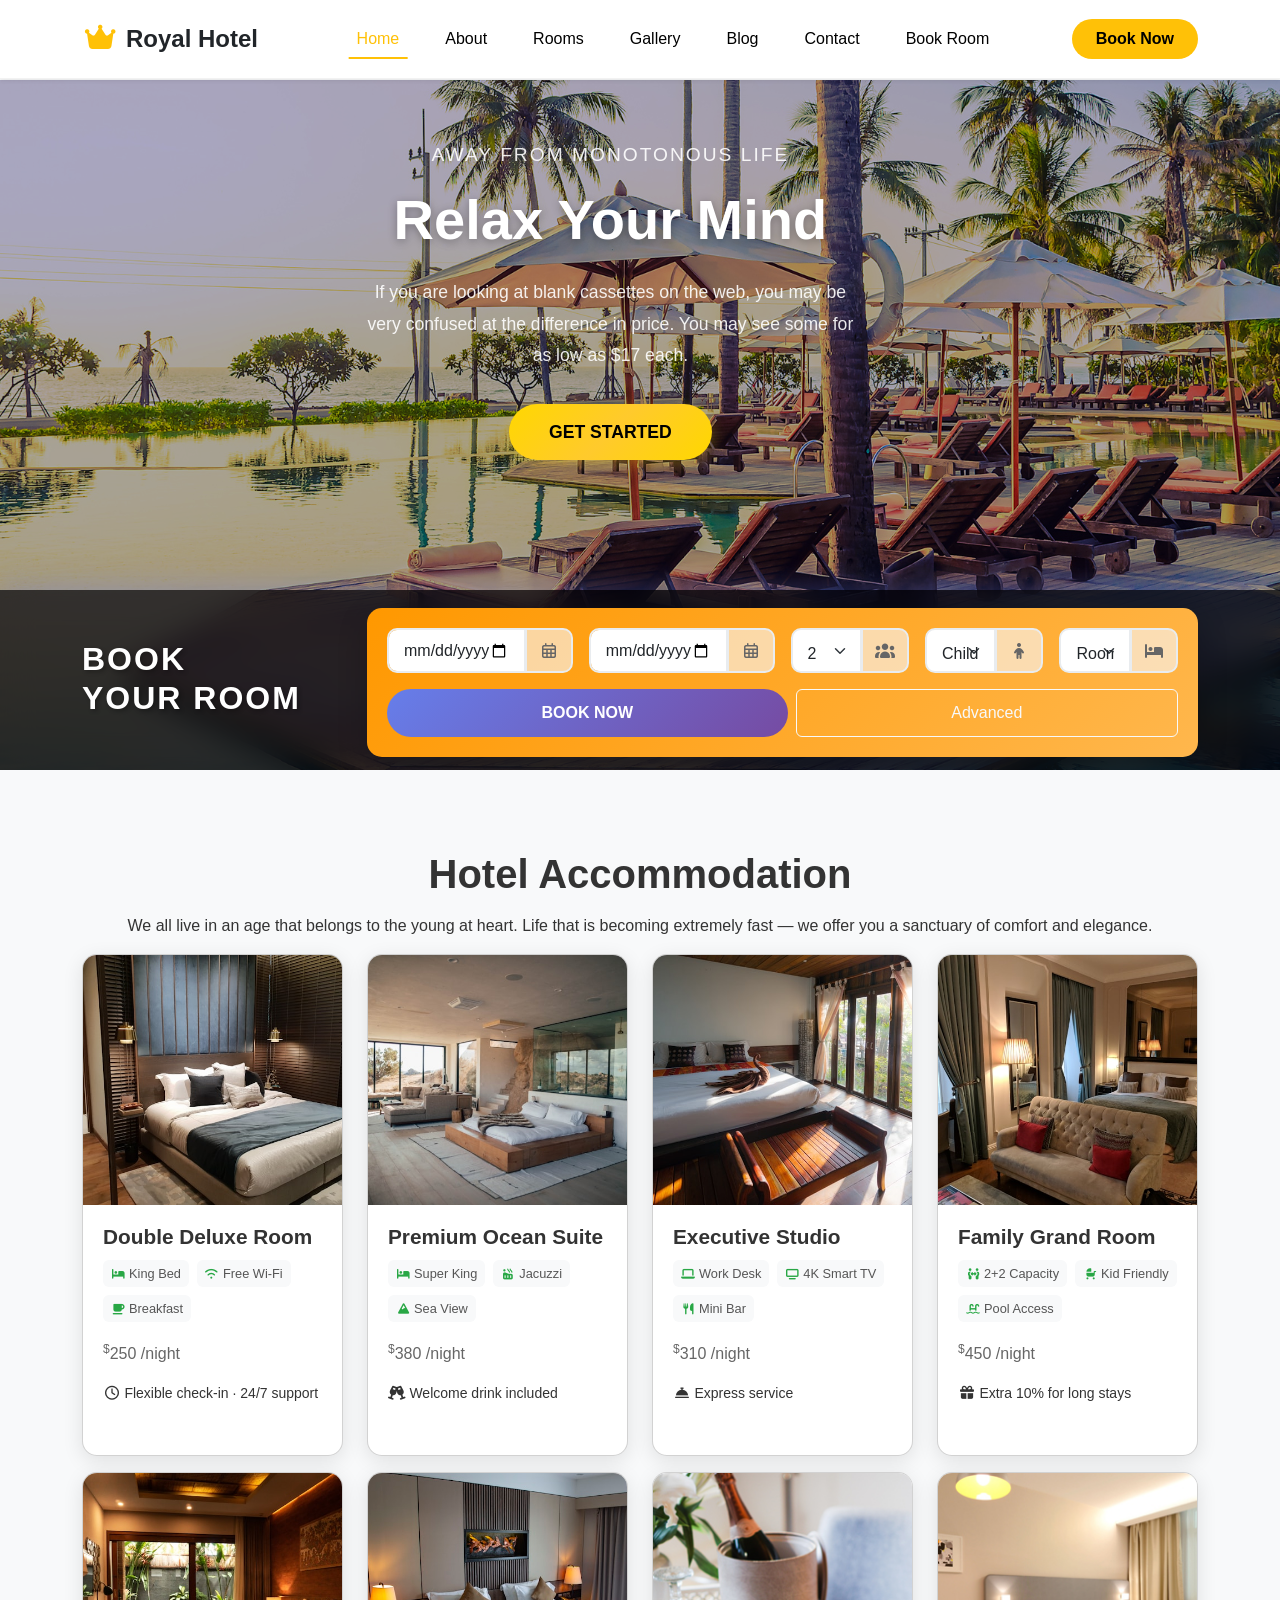
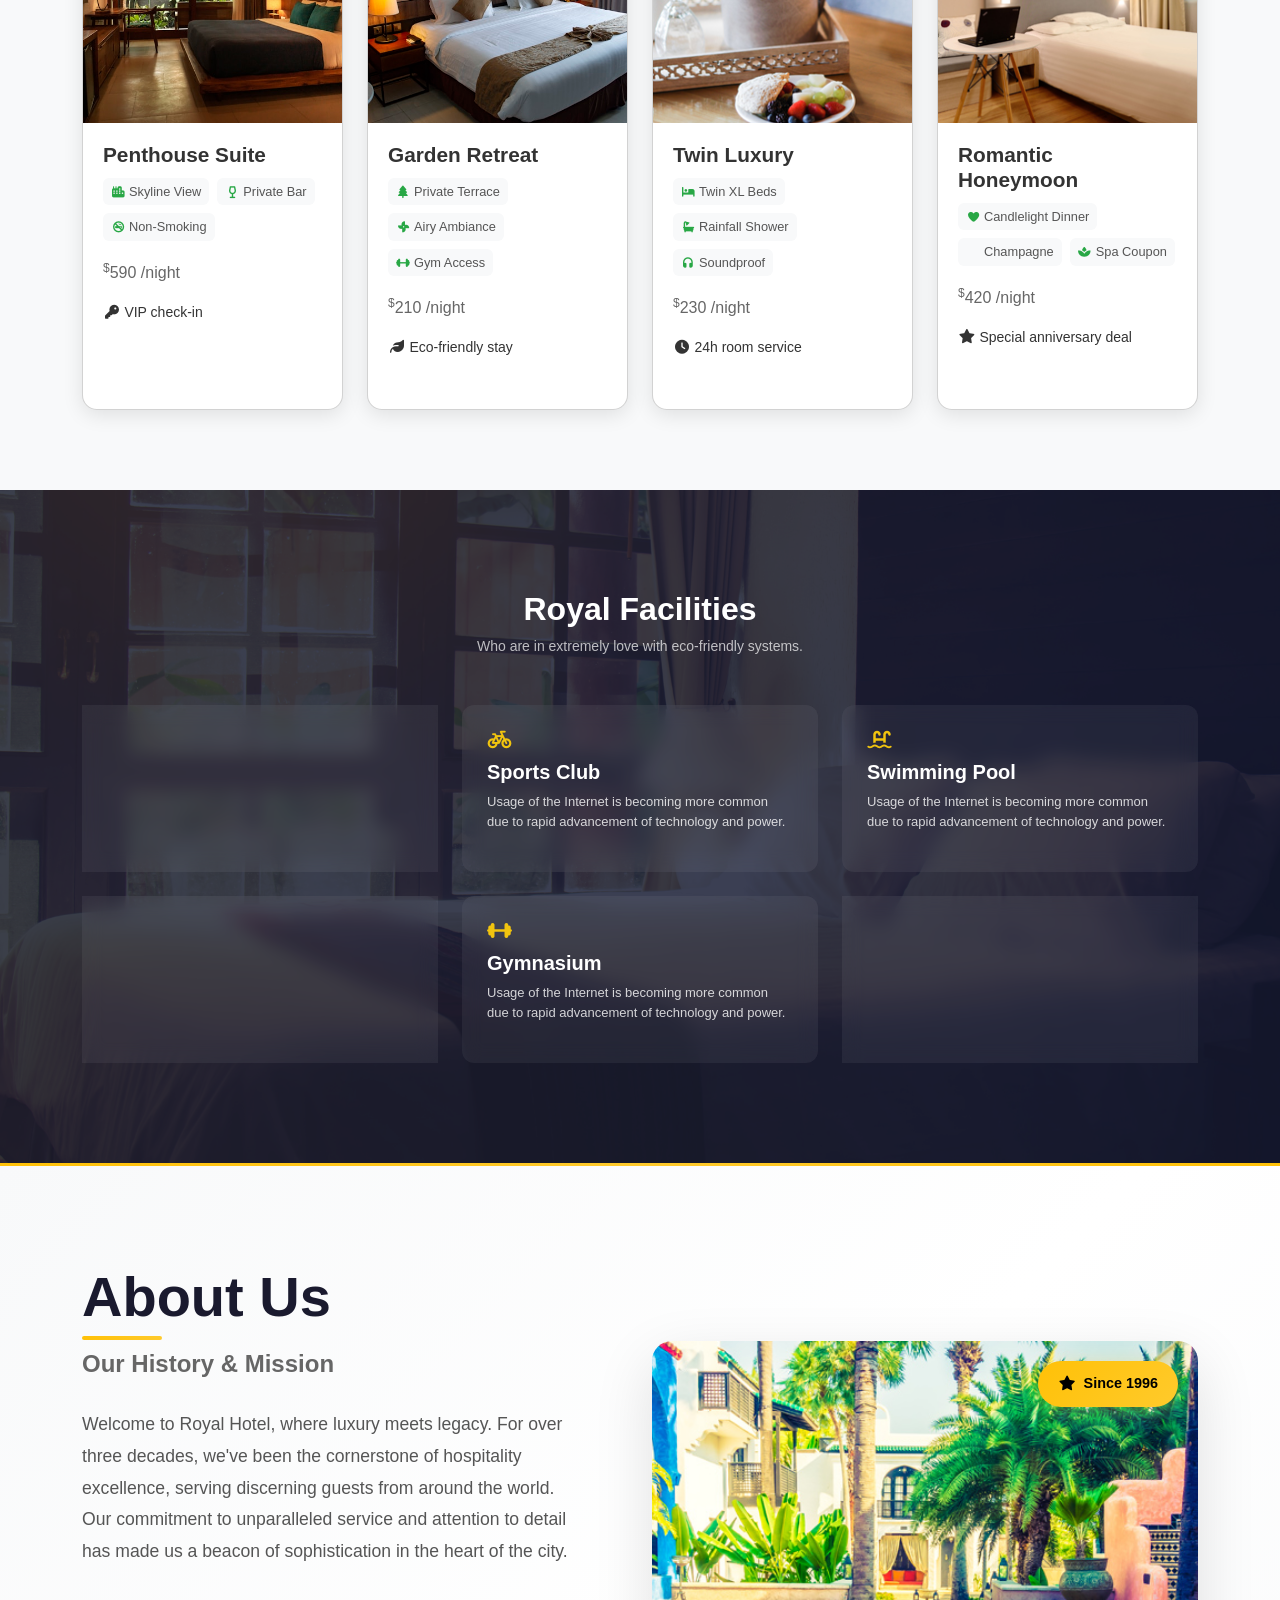
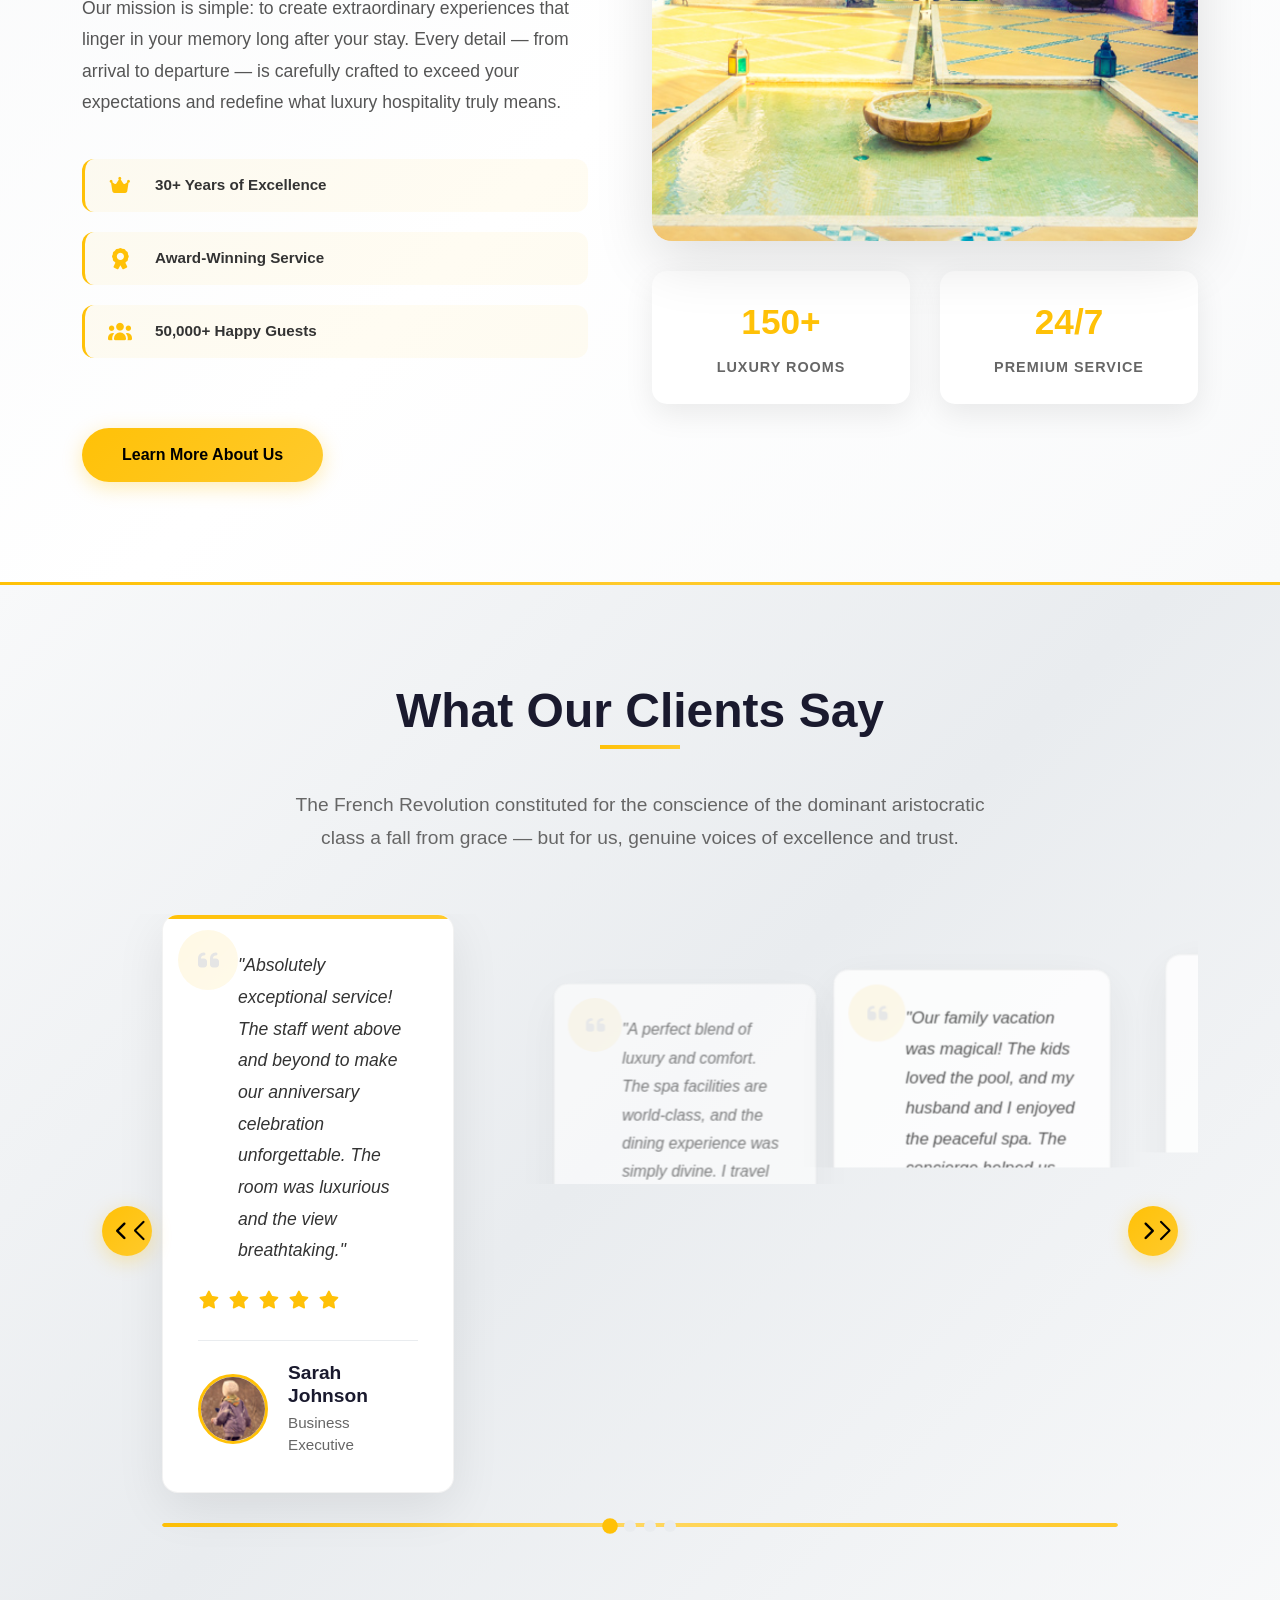
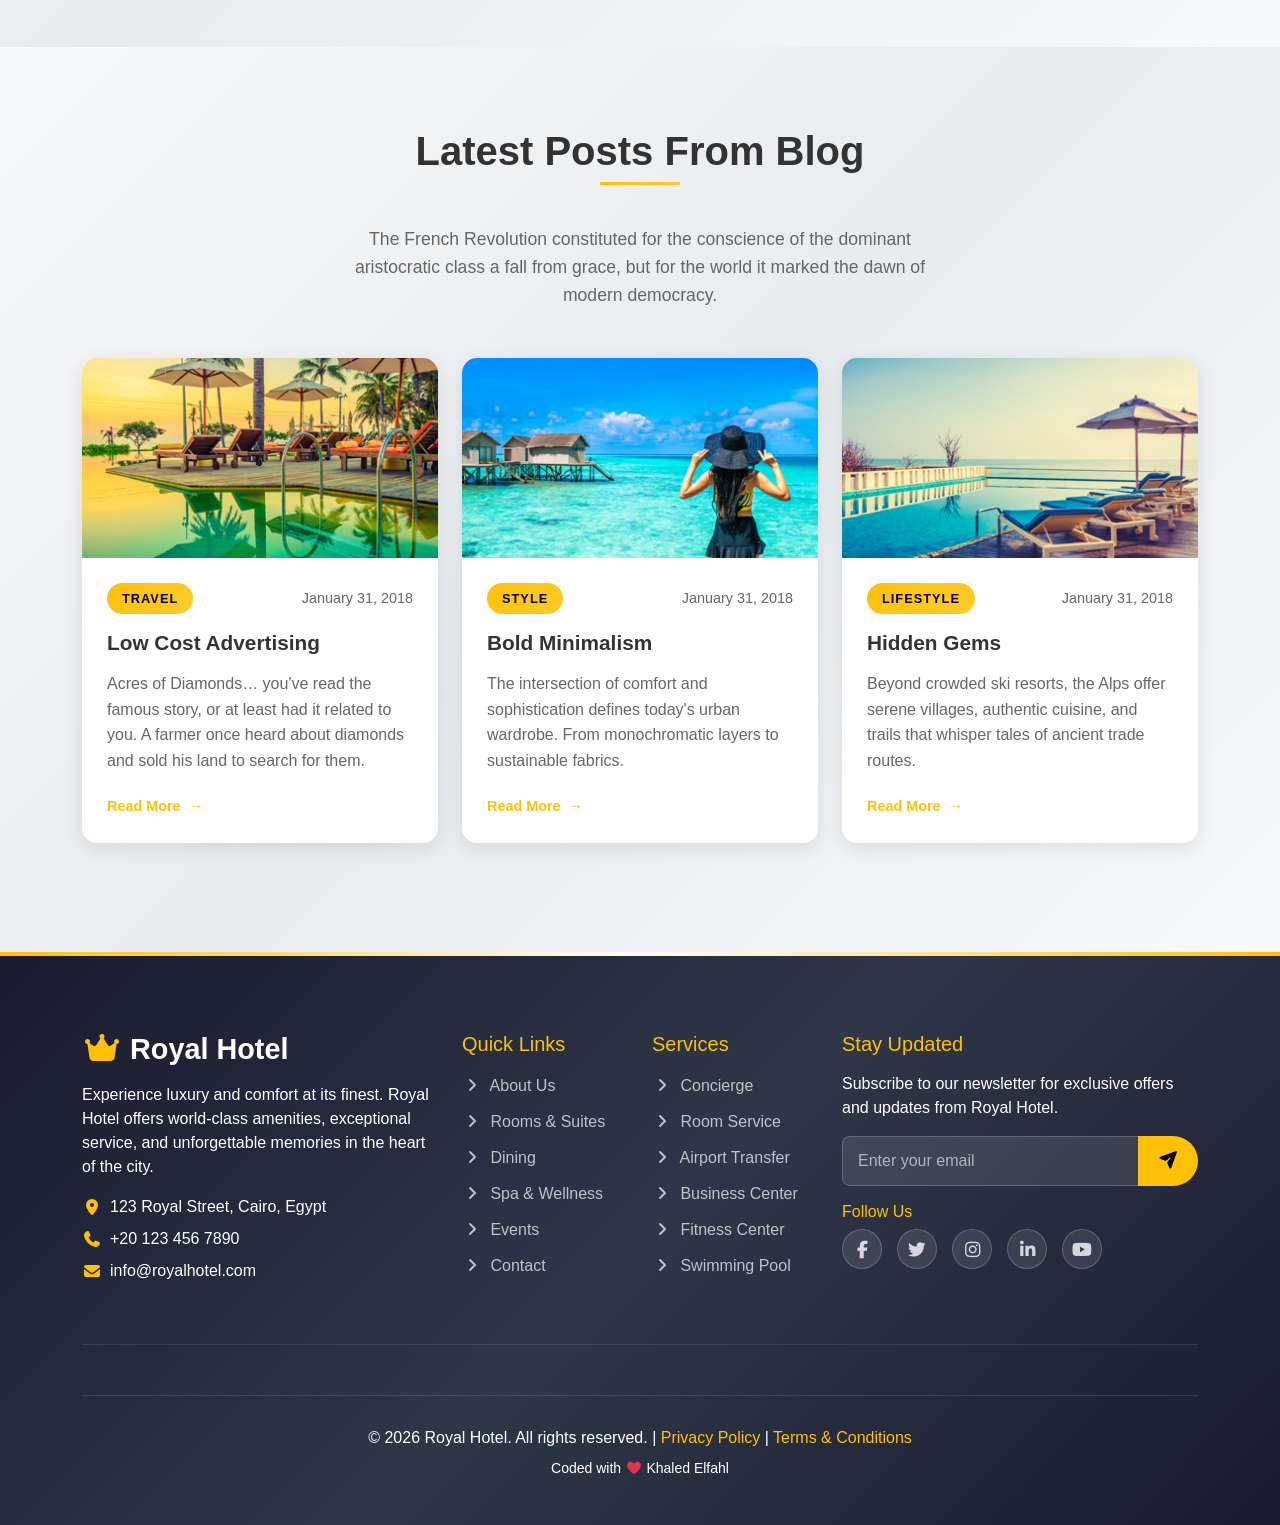
==== index.html @ 382269c2 "Initial commit: Royal Template upload" ====
<!DOCTYPE html>
<html lang="en">

<head>
    <meta charset="UTF-8">
    <meta name="viewport" content="width=device-width, initial-scale=1.0">
    <title>Royal Hotel</title>

    <!-- Font Awesome Icons -->
    <link rel="stylesheet" href="fontawesome-free-7.1.0-web/fontawesome-free-7.1.0-web/css/all.min.css">

    <!-- Bootstrap CSS -->
    <link rel="stylesheet" href="bootstrap-5.2.3-dist/bootstrap-5.2.3-dist/css/bootstrap.min.css">

    <!-- Swiper CSS -->
    <link rel="stylesheet" href="https://cdn.jsdelivr.net/npm/swiper@11/swiper-bundle.min.css">

    <!-- Custom Styles -->
    <link rel="stylesheet" href="css/style.css">
</head>

<body>

    <!-- =============================================
         HEADER — Hero + Navbar + Booking Bar
         ============================================= -->
    <header class="header-home">

        <!-- Navbar -->
        <nav class="navbar navbar-expand-lg bg-white shadow-sm">
            <div class="container">

                <!-- Brand Logo -->
                <a class="navbar-brand d-flex align-items-center" href="#">
                    <i class="fas fa-crown text-warning me-2"></i>
                    <span class="fw-bold fs-4 text-dark">Royal Hotel</span>
                </a>

                <!-- Mobile Toggle -->
                <button class="navbar-toggler border-0" type="button" data-bs-toggle="collapse"
                    data-bs-target="#navbarNav" aria-controls="navbarNav" aria-expanded="false"
                    aria-label="Toggle navigation">
                    <i class="fas fa-bars text-dark"></i>
                </button>

                <!-- Nav Links -->
                <div class="collapse navbar-collapse" id="navbarNav">
                    <ul class="navbar-nav mx-auto">
                        <li class="nav-item"><a class="nav-link active text-dark fw-medium" href="#">Home</a></li>
                        <li class="nav-item"><a class="nav-link text-dark fw-medium" href="#">About</a></li>
                        <li class="nav-item"><a class="nav-link text-dark fw-medium" href="#">Rooms</a></li>
                        <li class="nav-item"><a class="nav-link text-dark fw-medium" href="#">Gallery</a></li>
                        <li class="nav-item"><a class="nav-link text-dark fw-medium" href="#">Blog</a></li>
                        <li class="nav-item"><a class="nav-link text-dark fw-medium" href="contact.html">Contact</a>
                        </li>
                        <li class="nav-item"><a class="nav-link text-dark fw-medium" href="book.html">Book Room</a></li>
                    </ul>

                    <button class="btn btn-warning text-dark fw-bold rounded-pill px-4"
                        onclick="window.location.href='book.html'">
                        Book Now
                    </button>
                </div>

            </div>
        </nav>
        <!-- End Navbar -->

        <!-- Hero Content -->
        <div class="hero-content">
            <div class="container">
                <div class="row align-items-center">
                    <div class="col-lg-6">
                        <div class="hero-text">
                            <p class="sub-title">Away from monotonous life</p>
                            <h1 class="main-title">Relax Your Mind</h1>
                            <p class="description">
                                If you are looking at blank cassettes on the web, you may be very confused
                                at the difference in price. You may see some for as low as $17 each.
                            </p>
                            <a href="#" class="btn btn-yellow">GET STARTED</a>
                        </div>
                    </div>
                </div>
            </div>
        </div>
        <!-- End Hero Content -->

        <!-- Quick Booking Bar -->
        <div class="booking-area">
            <div class="container">
                <div class="row align-items-center">

                    <!-- Label -->
                    <div class="col-lg-3 col-md-4">
                        <div class="booking-title">
                            <h3>BOOK<br>YOUR ROOM</h3>
                        </div>
                    </div>

                    <!-- Form -->
                    <div class="col-lg-9 col-md-8">
                        <div class="booking-form">
                            <form class="row g-3" id="headerBookingForm">

                                <!-- Check-in -->
                                <div class="col-lg-3 col-md-6 col-12">
                                    <div class="input-group">
                                        <input type="date" class="form-control" required>
                                        <span class="input-group-text"><i class="far fa-calendar-alt"></i></span>
                                    </div>
                                </div>

                                <!-- Check-out -->
                                <div class="col-lg-3 col-md-6 col-12">
                                    <div class="input-group">
                                        <input type="date" class="form-control" required>
                                        <span class="input-group-text"><i class="far fa-calendar-alt"></i></span>
                                    </div>
                                </div>

                                <!-- Adults -->
                                <div class="col-lg-2 col-md-6 col-6">
                                    <div class="input-group">
                                        <select class="form-select" required>
                                            <option>Adults</option>
                                            <option>1</option>
                                            <option selected>2</option>
                                        </select>
                                        <span class="input-group-text"><i class="fas fa-users"></i></span>
                                    </div>
                                </div>

                                <!-- Children -->
                                <div class="col-lg-2 col-md-6 col-6">
                                    <div class="input-group">
                                        <select class="form-select">
                                            <option>Children</option>
                                            <option>0</option>
                                            <option>1</option>
                                        </select>
                                        <span class="input-group-text"><i class="fas fa-child"></i></span>
                                    </div>
                                </div>

                                <!-- Room -->
                                <div class="col-lg-2 col-md-6 col-12">
                                    <div class="input-group">
                                        <select class="form-select" required>
                                            <option>Room</option>
                                            <option>Standard</option>
                                            <option>Deluxe</option>
                                        </select>
                                        <span class="input-group-text"><i class="fas fa-bed"></i></span>
                                    </div>
                                </div>

                                <!-- Buttons -->
                                <div class="col-12 d-flex flex-column flex-md-row gap-2">
                                    <button class="btn btn-book-now w-100">BOOK NOW</button>
                                    <button class="btn btn-outline-light w-100">Advanced</button>
                                </div>

                            </form>
                        </div>
                    </div>

                </div>
            </div>
        </div>
        <!-- End Quick Booking Bar -->

    </header>
    <!-- END HEADER -->


    <!-- =============================================
         ROOMS — Hotel Accommodation Section
         ============================================= -->
    <div id="accommodation"></div>
    <section class="hotel-sec">

        <div class="text-center">
            <h3>Hotel Accommodation</h3>
            <p>
                We all live in an age that belongs to the young at heart. Life that is becoming extremely
                fast — we offer you a sanctuary of comfort and elegance.
            </p>
        </div>

        <div class="container">

            <!-- Row 1: Four Room Cards -->
            <div class="row">

                <!-- Double Deluxe Room -->
                <div class="col-lg-3 col-md-6 col-sm-12">
                    <div class="card">
                        <div class="img-card">
                            <img src="img/photo-1566665797739-1674de7a421a.jfif" alt="Double Deluxe Room">
                            <a href="#" aria-label="Book Now"><i class="fas fa-calendar-check"></i> Book Now</a>
                        </div>
                        <div class="card-body">
                            <h4 class="room-title">Double Deluxe Room</h4>
                            <div class="room-features">
                                <span><i class="fas fa-bed"></i> King Bed</span>
                                <span><i class="fas fa-wifi"></i> Free Wi-Fi</span>
                                <span><i class="fas fa-coffee"></i> Breakfast</span>
                            </div>
                            <p><sup>$</sup>250 <span>/night</span></p>
                            <small><i class="far fa-clock"></i> Flexible check-in · 24/7 support</small>
                        </div>
                    </div>
                </div>

                <!-- Premium Ocean Suite -->
                <div class="col-lg-3 col-md-6 col-sm-12">
                    <div class="card">
                        <div class="img-card">
                            <img src="img/photo-1578683010236-d716f9a3f461.jfif" alt="Premium Ocean Suite">
                            <a href="#" aria-label="Book Now"><i class="fas fa-calendar-check"></i> Book Now</a>
                        </div>
                        <div class="card-body">
                            <h4 class="room-title">Premium Ocean Suite</h4>
                            <div class="room-features">
                                <span><i class="fas fa-bed"></i> Super King</span>
                                <span><i class="fas fa-hot-tub"></i> Jacuzzi</span>
                                <span><i class="fas fa-mountain"></i> Sea View</span>
                            </div>
                            <p><sup>$</sup>380 <span>/night</span></p>
                            <small><i class="fas fa-champagne-glasses"></i> Welcome drink included</small>
                        </div>
                    </div>
                </div>

                <!-- Executive Studio -->
                <div class="col-lg-3 col-md-6 col-sm-12">
                    <div class="card">
                        <div class="img-card">
                            <img src="img/photo-1582719478250-c89cae4dc85b.jfif" alt="Executive Studio">
                            <a href="#" aria-label="Book Now"><i class="fas fa-calendar-check"></i> Book Now</a>
                        </div>
                        <div class="card-body">
                            <h4 class="room-title">Executive Studio</h4>
                            <div class="room-features">
                                <span><i class="fas fa-laptop"></i> Work Desk</span>
                                <span><i class="fas fa-tv"></i> 4K Smart TV</span>
                                <span><i class="fas fa-utensils"></i> Mini Bar</span>
                            </div>
                            <p><sup>$</sup>310 <span>/night</span></p>
                            <small><i class="fas fa-concierge-bell"></i> Express service</small>
                        </div>
                    </div>
                </div>

                <!-- Family Grand Room -->
                <div class="col-lg-3 col-md-6 col-sm-12">
                    <div class="card">
                        <div class="img-card">
                            <img src="img/photo-1590490360182-c33d57733427.jfif" alt="Family Grand Room">
                            <a href="#" aria-label="Book Now"><i class="fas fa-calendar-check"></i> Book Now</a>
                        </div>
                        <div class="card-body">
                            <h4 class="room-title">Family Grand Room</h4>
                            <div class="room-features">
                                <span><i class="fas fa-people-arrows"></i> 2+2 Capacity</span>
                                <span><i class="fas fa-baby-carriage"></i> Kid Friendly</span>
                                <span><i class="fas fa-swimming-pool"></i> Pool Access</span>
                            </div>
                            <p><sup>$</sup>450 <span>/night</span></p>
                            <small><i class="fas fa-gift"></i> Extra 10% for long stays</small>
                        </div>
                    </div>
                </div>

            </div><!-- End Row 1 -->

            <!-- Row 2: Four More Room Cards -->
            <div class="row mt-3">

                <!-- Penthouse Suite -->
                <div class="col-lg-3 col-md-6 col-sm-12">
                    <div class="card">
                        <div class="img-card">
                            <img src="img/photo-1611892440504-42a792e24d32.jfif" alt="Penthouse Suite">
                            <a href="#"><i class="fas fa-calendar-check"></i> Book Now</a>
                        </div>
                        <div class="card-body">
                            <h4 class="room-title">Penthouse Suite</h4>
                            <div class="room-features">
                                <span><i class="fas fa-city"></i> Skyline View</span>
                                <span><i class="fas fa-wine-glass-alt"></i> Private Bar</span>
                                <span><i class="fas fa-smoking-ban"></i> Non-Smoking</span>
                            </div>
                            <p><sup>$</sup>590 <span>/night</span></p>
                            <small><i class="fas fa-key"></i> VIP check-in</small>
                        </div>
                    </div>
                </div>

                <!-- Garden Retreat -->
                <div class="col-lg-3 col-md-6 col-sm-12">
                    <div class="card">
                        <div class="img-card">
                            <img src="img/photo-1618773928121-c32242e63f39%20(1).jfif" alt="Garden Retreat">
                            <a href="#"><i class="fas fa-calendar-check"></i> Book Now</a>
                        </div>
                        <div class="card-body">
                            <h4 class="room-title">Garden Retreat</h4>
                            <div class="room-features">
                                <span><i class="fas fa-tree"></i> Private Terrace</span>
                                <span><i class="fas fa-fan"></i> Airy Ambiance</span>
                                <span><i class="fas fa-dumbbell"></i> Gym Access</span>
                            </div>
                            <p><sup>$</sup>210 <span>/night</span></p>
                            <small><i class="fas fa-leaf"></i> Eco-friendly stay</small>
                        </div>
                    </div>
                </div>

                <!-- Twin Luxury -->
                <div class="col-lg-3 col-md-6 col-sm-12">
                    <div class="card">
                        <div class="img-card">
                            <img src="img/room3.jpg" alt="Twin Luxury Room">
                            <a href="#"><i class="fas fa-calendar-check"></i> Book Now</a>
                        </div>
                        <div class="card-body">
                            <h4 class="room-title">Twin Luxury</h4>
                            <div class="room-features">
                                <span><i class="fas fa-bed"></i> Twin XL Beds</span>
                                <span><i class="fas fa-bath"></i> Rainfall Shower</span>
                                <span><i class="fas fa-headphones"></i> Soundproof</span>
                            </div>
                            <p><sup>$</sup>230 <span>/night</span></p>
                            <small><i class="fas fa-clock"></i> 24h room service</small>
                        </div>
                    </div>
                </div>

                <!-- Romantic Honeymoon -->
                <div class="col-lg-3 col-md-6 col-sm-12">
                    <div class="card">
                        <div class="img-card">
                            <img src="img/room2.jpg" alt="Romantic Honeymoon Suite">
                            <a href="#"><i class="fas fa-calendar-check"></i> Book Now</a>
                        </div>
                        <div class="card-body">
                            <h4 class="room-title">Romantic Honeymoon</h4>
                            <div class="room-features">
                                <span><i class="fas fa-heart"></i> Candlelight Dinner</span>
                                <span><i class="fas fa-champagne"></i> Champagne</span>
                                <span><i class="fas fa-spa"></i> Spa Coupon</span>
                            </div>
                            <p><sup>$</sup>420 <span>/night</span></p>
                            <small><i class="fas fa-star"></i> Special anniversary deal</small>
                        </div>
                    </div>
                </div>

            </div><!-- End Row 2 -->

        </div>
    </section>
    <!-- END ROOMS -->


    <!-- =============================================
         FACILITIES — Royal Facilities Section
         ============================================= -->
    <section class="facilities-section">
        <div class="container text-center">

            <h2 class="title">Royal Facilities</h2>
            <p class="subtitle">Who are in extremely love with eco-friendly systems.</p>

            <div class="row g-4 mt-4">

                <div class="col-md-4">
                    <div class="facility-card">
                        <i class="fas fa-utensils"></i>
                        <h5>Restaurant</h5>
                        <p>Usage of the Internet is becoming more common due to rapid advancement of technology and
                            power.</p>
                    </div>
                </div>

                <div class="col-md-4">
                    <div class="facility-card">
                        <i class="fas fa-bicycle"></i>
                        <h5>Sports Club</h5>
                        <p>Usage of the Internet is becoming more common due to rapid advancement of technology and
                            power.</p>
                    </div>
                </div>

                <div class="col-md-4">
                    <div class="facility-card">
                        <i class="fas fa-swimming-pool"></i>
                        <h5>Swimming Pool</h5>
                        <p>Usage of the Internet is becoming more common due to rapid advancement of technology and
                            power.</p>
                    </div>
                </div>

                <div class="col-md-4">
                    <div class="facility-card">
                        <i class="fas fa-car"></i>
                        <h5>Rent a Car</h5>
                        <p>Usage of the Internet is becoming more common due to rapid advancement of technology and
                            power.</p>
                    </div>
                </div>

                <div class="col-md-4">
                    <div class="facility-card">
                        <i class="fas fa-dumbbell"></i>
                        <h5>Gymnasium</h5>
                        <p>Usage of the Internet is becoming more common due to rapid advancement of technology and
                            power.</p>
                    </div>
                </div>

                <div class="col-md-4">
                    <div class="facility-card">
                        <i class="fas fa-glass-martini-alt"></i>
                        <h5>Bar</h5>
                        <p>Usage of the Internet is becoming more common due to rapid advancement of technology and
                            power.</p>
                    </div>
                </div>

            </div>
        </div>
    </section>
    <!-- END FACILITIES -->


    <!-- =============================================
         ABOUT — About Us Section
         ============================================= -->
    <div id="about"></div>
    <section class="about-section">
        <div class="container">
            <div class="row align-items-center">

                <!-- Left: Text Content -->
                <div class="col-lg-6">
                    <div class="about-content">
                        <h2 class="about-title">About Us</h2>
                        <h3 class="about-subtitle">Our History &amp; Mission</h3>

                        <p class="about-description">
                            Welcome to Royal Hotel, where luxury meets legacy. For over three decades, we've been
                            the cornerstone of hospitality excellence, serving discerning guests from around the world.
                            Our commitment to unparalleled service and attention to detail has made us a beacon of
                            sophistication in the heart of the city.
                        </p>
                        <p class="about-description">
                            Our mission is simple: to create extraordinary experiences that linger in your memory
                            long after your stay. Every detail — from arrival to departure — is carefully crafted
                            to exceed your expectations and redefine what luxury hospitality truly means.
                        </p>

                        <div class="about-features">
                            <div class="feature-item">
                                <i class="fas fa-crown"></i>
                                <span>30+ Years of Excellence</span>
                            </div>
                            <div class="feature-item">
                                <i class="fas fa-award"></i>
                                <span>Award-Winning Service</span>
                            </div>
                            <div class="feature-item">
                                <i class="fas fa-users"></i>
                                <span>50,000+ Happy Guests</span>
                            </div>
                        </div>

                        <button class="btn btn-about">Learn More About Us</button>
                    </div>
                </div>

                <!-- Right: Image + Stats -->
                <div class="col-lg-6">
                    <div class="about-image-container">
                        <div class="about-image-wrapper">
                            <img src="img/about_bg.jpg" alt="Royal Hotel Exterior" class="about-main-image">
                            <div class="image-overlay"></div>
                            <div class="image-badge">
                                <i class="fas fa-star"></i>
                                <span>Since 1996</span>
                            </div>
                        </div>

                        <div class="about-stats">
                            <div class="stat-item">
                                <div class="stat-number">150+</div>
                                <div class="stat-label">Luxury Rooms</div>
                            </div>
                            <div class="stat-item">
                                <div class="stat-number">24/7</div>
                                <div class="stat-label">Premium Service</div>
                            </div>
                        </div>
                    </div>
                </div>

            </div>
        </div>
    </section>
    <!-- END ABOUT -->


    <!-- =============================================
         TESTIMONIALS — Swiper Slider
         ============================================= -->
    <section class="testimonial-sec">
        <div class="container">

            <div class="testimonial-header">
                <h2 class="testimonial-title">What Our Clients Say</h2>
                <p class="testimonial-subtitle">
                    The French Revolution constituted for the conscience of the dominant aristocratic class
                    a fall from grace — but for us, genuine voices of excellence and trust.
                </p>
            </div>

            <!-- Swiper Wrapper -->
            <div class="swiper testimonialSwiper">
                <div class="swiper-wrapper">

                    <!-- Testimonial 1 -->
                    <div class="swiper-slide">
                        <div class="testimonial-card">
                            <div class="testimonial-content">
                                <div class="testimonial-icon"><i class="fas fa-quote-left"></i></div>
                                <p class="testimonial-text">
                                    "Absolutely exceptional service! The staff went above and beyond to make our
                                    anniversary celebration unforgettable. The room was luxurious and the view
                                    breathtaking."
                                </p>
                                <div class="testimonial-rating">
                                    <i class="fas fa-star"></i><i class="fas fa-star"></i>
                                    <i class="fas fa-star"></i><i class="fas fa-star"></i><i class="fas fa-star"></i>
                                </div>
                            </div>
                            <div class="testimonial-author">
                                <img src="img/Image-01.jpg" alt="Sarah Johnson" class="author-avatar"
                                    onerror="this.src='img/download.jpg'">
                                <div class="author-details">
                                    <h4>Sarah Johnson</h4>
                                    <p>Business Executive</p>
                                </div>
                            </div>
                        </div>
                    </div>

                    <!-- Testimonial 2 -->
                    <div class="swiper-slide">
                        <div class="testimonial-card">
                            <div class="testimonial-content">
                                <div class="testimonial-icon"><i class="fas fa-quote-left"></i></div>
                                <p class="testimonial-text">
                                    "A perfect blend of luxury and comfort. The spa facilities are world-class,
                                    and the dining experience was simply divine. I travel frequently for business."
                                </p>
                                <div class="testimonial-rating">
                                    <i class="fas fa-star"></i><i class="fas fa-star"></i>
                                    <i class="fas fa-star"></i><i class="fas fa-star"></i><i class="fas fa-star"></i>
                                </div>
                            </div>
                            <div class="testimonial-author">
                                <img src="img/Image-02.jpg" alt="Michael Chen" class="author-avatar"
                                    onerror="this.src='img/download.jpg'">
                                <div class="author-details">
                                    <h4>Michael Chen</h4>
                                    <p>Tech Entrepreneur</p>
                                </div>
                            </div>
                        </div>
                    </div>

                    <!-- Testimonial 3 -->
                    <div class="swiper-slide">
                        <div class="testimonial-card">
                            <div class="testimonial-content">
                                <div class="testimonial-icon"><i class="fas fa-quote-left"></i></div>
                                <p class="testimonial-text">
                                    "Our family vacation was magical! The kids loved the pool, and my husband
                                    and I enjoyed the peaceful spa. The concierge helped us plan amazing day trips."
                                </p>
                                <div class="testimonial-rating">
                                    <i class="fas fa-star"></i><i class="fas fa-star"></i>
                                    <i class="fas fa-star"></i><i class="fas fa-star"></i><i class="fas fa-star"></i>
                                </div>
                            </div>
                            <div class="testimonial-author">
                                <img src="img/Image-03.jpg" alt="Emily Rodriguez" class="author-avatar"
                                    onerror="this.src='img/download.jpg'">
                                <div class="author-details">
                                    <h4>Emily Rodriguez</h4>
                                    <p>Marketing Director</p>
                                </div>
                            </div>
                        </div>
                    </div>

                    <!-- Testimonial 4 -->
                    <div class="swiper-slide">
                        <div class="testimonial-card">
                            <div class="testimonial-content">
                                <div class="testimonial-icon"><i class="fas fa-quote-left"></i></div>
                                <p class="testimonial-text">
                                    "Impeccable service and stunning architecture. The attention to detail in
                                    every aspect of our stay was remarkable. From the moment we arrived, we felt like
                                    royalty."
                                </p>
                                <div class="testimonial-rating">
                                    <i class="fas fa-star"></i><i class="fas fa-star"></i>
                                    <i class="fas fa-star"></i><i class="fas fa-star"></i><i class="fas fa-star"></i>
                                </div>
                            </div>
                            <div class="testimonial-author">
                                <img src="img/Image-04.jpg" alt="David Williams" class="author-avatar"
                                    onerror="this.src='img/download.jpg'">
                                <div class="author-details">
                                    <h4>David Williams</h4>
                                    <p>Architect</p>
                                </div>
                            </div>
                        </div>
                    </div>

                </div><!-- End .swiper-wrapper -->

                <!-- Swiper Navigation Arrows -->
                <div class="swiper-button-next testimonial-nav-next">
                    <i class="fas fa-chevron-right"></i>
                </div>
                <div class="swiper-button-prev testimonial-nav-prev">
                    <i class="fas fa-chevron-left"></i>
                </div>

                <!-- Swiper Pagination Dots -->
                <div class="swiper-pagination testimonial-pagination"></div>

                <!-- Autoplay Progress Bar -->
                <div class="testimonial-progress">
                    <div class="progress-bar" id="progressBar"></div>
                </div>

            </div><!-- End .testimonialSwiper -->

        </div>
    </section>
    <!-- END TESTIMONIALS -->


    <!-- =============================================
         BLOG — Latest Posts Section
         ============================================= -->
    <section class="latest-post">
        <div class="container">

            <div class="section-header text-center mb-5">
                <h3>Latest Posts From Blog</h3>
                <p>
                    The French Revolution constituted for the conscience of the dominant aristocratic
                    class a fall from grace, but for the world it marked the dawn of modern democracy.
                </p>
            </div>

            <div class="row">

                <!-- Post 1 -->
                <div class="col-md-4">
                    <div class="post-item">
                        <div class="post-image">
                            <img src="img/blog-1.jpg" alt="Low Cost Advertising Blog Post">
                        </div>
                        <div class="post-content">
                            <div class="post-meta">
                                <span class="post-category">Travel</span>
                                <span class="post-date">January 31, 2018</span>
                            </div>
                            <h4 class="post-title">Low Cost Advertising</h4>
                            <p class="post-excerpt">
                                Acres of Diamonds… you've read the famous story, or at least had it related to you.
                                A farmer once heard about diamonds and sold his land to search for them.
                            </p>
                            <a href="#" class="read-more">Read More</a>
                        </div>
                    </div>
                </div>

                <!-- Post 2 -->
                <div class="col-md-4">
                    <div class="post-item">
                        <div class="post-image">
                            <img src="img/blog-2.jpg" alt="Bold Minimalism Blog Post">
                        </div>
                        <div class="post-content">
                            <div class="post-meta">
                                <span class="post-category">Style</span>
                                <span class="post-date">January 31, 2018</span>
                            </div>
                            <h4 class="post-title">Bold Minimalism</h4>
                            <p class="post-excerpt">
                                The intersection of comfort and sophistication defines today's urban wardrobe.
                                From monochromatic layers to sustainable fabrics.
                            </p>
                            <a href="#" class="read-more">Read More</a>
                        </div>
                    </div>
                </div>

                <!-- Post 3 -->
                <div class="col-md-4">
                    <div class="post-item">
                        <div class="post-image">
                            <img src="img/blog-3.jpg" alt="Hidden Gems Blog Post">
                        </div>
                        <div class="post-content">
                            <div class="post-meta">
                                <span class="post-category">Lifestyle</span>
                                <span class="post-date">January 31, 2018</span>
                            </div>
                            <h4 class="post-title">Hidden Gems</h4>
                            <p class="post-excerpt">
                                Beyond crowded ski resorts, the Alps offer serene villages, authentic cuisine,
                                and trails that whisper tales of ancient trade routes.
                            </p>
                            <a href="#" class="read-more">Read More</a>
                        </div>
                    </div>
                </div>

            </div>
        </div>
    </section>
    <!-- END BLOG -->


    <!-- =============================================
         FOOTER
         ============================================= -->
    <footer class="sec-footer">
        <div class="container">
            <div class="row">

                <!-- Column 1: About & Contact Info -->
                <div class="col-lg-4 col-md-6 mb-4">
                    <div class="footer-about">
                        <div class="footer-logo d-flex align-items-center mb-3">
                            <i class="fas fa-crown text-warning me-2"></i>
                            <h4 class="text-white mb-0">Royal Hotel</h4>
                        </div>
                        <p class="text-light-50">
                            Experience luxury and comfort at its finest. Royal Hotel offers world-class amenities,
                            exceptional service, and unforgettable memories in the heart of the city.
                        </p>
                        <div class="footer-contact mt-3">
                            <div class="contact-item d-flex align-items-center mb-2">
                                <i class="fas fa-map-marker-alt text-warning me-2"></i>
                                <span class="text-light-50">123 Royal Street, Cairo, Egypt</span>
                            </div>
                            <div class="contact-item d-flex align-items-center mb-2">
                                <i class="fas fa-phone text-warning me-2"></i>
                                <span class="text-light-50">+20 123 456 7890</span>
                            </div>
                            <div class="contact-item d-flex align-items-center">
                                <i class="fas fa-envelope text-warning me-2"></i>
                                <span class="text-light-50">info@royalhotel.com</span>
                            </div>
                        </div>
                    </div>
                </div>

                <!-- Column 2: Quick Links -->
                <div class="col-lg-2 col-md-6 mb-4">
                    <h5 class="text-warning mb-3">Quick Links</h5>
                    <ul class="footer-links list-unstyled">
                        <li class="mb-2"><a href="#" class="text-light-50 text-decoration-none"><i
                                    class="fas fa-angle-right me-1"></i> About Us</a></li>
                        <li class="mb-2"><a href="#" class="text-light-50 text-decoration-none"><i
                                    class="fas fa-angle-right me-1"></i> Rooms &amp; Suites</a></li>
                        <li class="mb-2"><a href="#" class="text-light-50 text-decoration-none"><i
                                    class="fas fa-angle-right me-1"></i> Dining</a></li>
                        <li class="mb-2"><a href="#" class="text-light-50 text-decoration-none"><i
                                    class="fas fa-angle-right me-1"></i> Spa &amp; Wellness</a></li>
                        <li class="mb-2"><a href="#" class="text-light-50 text-decoration-none"><i
                                    class="fas fa-angle-right me-1"></i> Events</a></li>
                        <li> <a href="contact.html" class="text-light-50 text-decoration-none"><i
                                    class="fas fa-angle-right me-1"></i> Contact</a></li>
                    </ul>
                </div>

                <!-- Column 3: Services -->
                <div class="col-lg-2 col-md-6 mb-4">
                    <h5 class="text-warning mb-3">Services</h5>
                    <ul class="footer-links list-unstyled">
                        <li class="mb-2"><a href="#" class="text-light-50 text-decoration-none"><i
                                    class="fas fa-angle-right me-1"></i> Concierge</a></li>
                        <li class="mb-2"><a href="#" class="text-light-50 text-decoration-none"><i
                                    class="fas fa-angle-right me-1"></i> Room Service</a></li>
                        <li class="mb-2"><a href="#" class="text-light-50 text-decoration-none"><i
                                    class="fas fa-angle-right me-1"></i> Airport Transfer</a></li>
                        <li class="mb-2"><a href="#" class="text-light-50 text-decoration-none"><i
                                    class="fas fa-angle-right me-1"></i> Business Center</a></li>
                        <li class="mb-2"><a href="#" class="text-light-50 text-decoration-none"><i
                                    class="fas fa-angle-right me-1"></i> Fitness Center</a></li>
                        <li> <a href="#" class="text-light-50 text-decoration-none"><i
                                    class="fas fa-angle-right me-1"></i> Swimming Pool</a></li>
                    </ul>
                </div>

                <!-- Column 4: Newsletter & Social -->
                <div class="col-lg-4 col-md-6 mb-4">
                    <h5 class="text-warning mb-3">Stay Updated</h5>
                    <p class="text-light-50 mb-3">
                        Subscribe to our newsletter for exclusive offers and updates from Royal Hotel.
                    </p>
                    <form class="newsletter-form">
                        <div class="input-group mb-3">
                            <input type="email" class="form-control" placeholder="Enter your email" required>
                            <button class="btn btn-warning" type="submit">
                                <i class="fas fa-paper-plane"></i>
                            </button>
                        </div>
                    </form>

                    <div class="social-links mt-3">
                        <h6 class="text-warning mb-2">Follow Us</h6>
                        <div class="social-icons">
                            <a href="#" class="social-icon" aria-label="Facebook"><i class="fab fa-facebook-f"></i></a>
                            <a href="#" class="social-icon" aria-label="Twitter"><i class="fab fa-twitter"></i></a>
                            <a href="#" class="social-icon" aria-label="Instagram"><i class="fab fa-instagram"></i></a>
                            <a href="#" class="social-icon" aria-label="LinkedIn"><i class="fab fa-linkedin-in"></i></a>
                            <a href="#" class="social-icon" aria-label="YouTube"><i class="fab fa-youtube"></i></a>
                        </div>
                    </div>
                </div>

            </div><!-- End .row -->

            <hr class="border-secondary my-4">

            <!-- Copyright -->
            <div class="copyright text-center">
                <p class="text-light-50 mb-2">
                    &copy; 2026 Royal Hotel. All rights reserved. |
                    <a href="#" class="text-warning text-decoration-none">Privacy Policy</a> |
                    <a href="#" class="text-warning text-decoration-none">Terms &amp; Conditions</a>
                </p>
                <p class="text-light-50 small">
                    Coded with <i class="fas fa-heart text-danger"></i> Khaled Elfahl
                </p>
            </div>

        </div>
    </footer>
    <!-- END FOOTER -->


    <!-- =============================================
         SCRIPTS — Load order matters
         ============================================= -->

    <!-- Bootstrap JS (includes Popper) -->
    <script src="bootstrap-5.2.3-dist/bootstrap-5.2.3-dist/js/bootstrap.bundle.min.js"></script>

    <!-- Swiper JS -->
    <script src="https://cdn.jsdelivr.net/npm/swiper@11/swiper-bundle.min.js"></script>

    <!-- Custom Scripts -->
    <script src="js/main.js"></script>
    <script src="js/swiper-fix.js"></script>
    <script src="js/booking.js"></script>

</body>

</html>
---- css/style.css ----
/* ==========================================================================
   style.css — Royal Hotel
   Author : Khaled Elfahl
   Structure:
     1.  CSS Variables & Reset
     2.  Typography Helpers
     3.  Navbar
     4.  Header / Hero
     5.  Quick Booking Bar
     6.  Rooms (Hotel Accommodation)
     7.  Facilities Section
     8.  About Section
     9.  Testimonials (Swiper)
    10.  Blog (Latest Posts)
    11.  Footer
    12.  Booking Page — Hero
    13.  Booking Page — Form & Steps
    14.  Booking Page — Room Cards
    15.  Booking Page — Payment
    16.  Booking Page — Summary Sidebar
    17.  Booking Page — Confirmation
    18.  Shared Animations
    19.  Responsive — 1024px
    20.  Responsive — 768px
    21.  Responsive — 576px
    22.  Responsive — 480px
   ========================================================================== */


/* ==========================================================================
   1. CSS Variables & Reset
   ========================================================================== */

:root {
    --color-gold: #ffc107;
    --color-gold-light: #ffca2c;
    --color-dark: #1a1a2e;
    --color-body: #f8f9fa;
    --color-text: #333333;
    --color-muted: #666666;
    --color-border: #e9ecef;
    --color-success: #28a745;
    --color-danger: #dc3545;
    --color-white: #ffffff;

    --shadow-sm: 0 2px 10px rgba(0, 0, 0, .10);
    --shadow-md: 0 10px 30px rgba(0, 0, 0, .10);
    --shadow-lg: 0 20px 60px rgba(0, 0, 0, .12);

    --radius-sm: 8px;
    --radius-md: 12px;
    --radius-lg: 15px;
    --radius-xl: 20px;
    --radius-pill: 50px;

    --transition: all 0.3s ease;

    --font-main: 'Poppins', sans-serif;
}

*,
*::before,
*::after {
    margin: 0;
    padding: 0;
    box-sizing: border-box;
}

body {
    font-family: var(--font-main);
    background-color: var(--color-body);
    color: var(--color-text);
    padding-top: 80px;
    /* offset for fixed navbar */
}


/* ==========================================================================
   2. Typography Helpers
   ========================================================================== */

.section-title {
    font-size: 2rem;
    font-weight: 600;
    color: var(--color-text);
    position: relative;
    padding-bottom: 15px;
    margin-bottom: 30px;
}

.section-title::after {
    content: '';
    position: absolute;
    bottom: 0;
    left: 0;
    width: 60px;
    height: 3px;
    background: var(--color-gold);
}


/* ==========================================================================
   3. Navbar
   ========================================================================== */

.navbar {
    background: var(--color-white) !important;
    box-shadow: var(--shadow-sm);
    padding: 1rem 0;
    position: fixed;
    top: 0;
    left: 0;
    right: 0;
    z-index: 1000;
    transition: all 0.3s ease;
    border-bottom: 1px solid rgba(0, 0, 0, .05);
}

.navbar.scrolled {
    padding: 0.75rem 0;
    box-shadow: 0 4px 20px rgba(0, 0, 0, 0.1);
}

.navbar-brand {
    font-size: 1.5rem;
    font-weight: 700;
    color: #000 !important;
    font-family: var(--font-main);
    display: flex;
    align-items: center;
    transition: all 0.3s ease;
}

.navbar-brand:hover {
    transform: scale(1.05);
}

.navbar-brand i {
    font-size: 1.8rem;
    color: var(--color-gold);
    margin-right: 8px;
}

.navbar-nav .nav-link {
    color: #000 !important;
    font-weight: 500;
    margin: 0 15px;
    padding: 8px 0;
    position: relative;
    transition: var(--transition);
}

.navbar-nav .nav-link::after {
    content: '';
    position: absolute;
    bottom: 0;
    left: 50%;
    width: 0;
    height: 2px;
    background: var(--color-gold);
    transition: all 0.3s ease;
    transform: translateX(-50%);
}

.navbar-nav .nav-link:hover::after,
.navbar-nav .nav-link.active::after {
    width: 100%;
}

.navbar-nav .nav-link:hover,
.navbar-nav .nav-link.active {
    color: var(--color-gold) !important;
}

.navbar-toggler {
    border: none;
    color: #000;
    padding: 0.25rem 0.5rem;
    font-size: 1.2rem;
    transition: all 0.3s ease;
    border-radius: 8px;
}

.navbar-toggler:hover {
    background: rgba(255, 193, 7, .10);
    transform: scale(1.1);
}

.navbar-toggler:focus {
    box-shadow: 0 0 0 0.25rem rgba(255, 193, 7, 0.25);
}

/* Mobile menu improvements */
@media (max-width: 991px) {
    .navbar-collapse {
        transition: all 0.3s ease;
    }

    .navbar-nav {
        background: white;
        padding: 20px;
        border-radius: 15px;
        box-shadow: 0 10px 30px rgba(0, 0, 0, 0.1);
        margin-top: 15px;
        border: 1px solid rgba(0, 0, 0, 0.05);
    }

    .navbar-nav .nav-link {
        margin: 10px 0;
        padding: 12px 20px;
        border-radius: 10px;
        transition: all 0.3s ease;
        border: 1px solid transparent;
    }

    .navbar-nav .nav-link:hover {
        background: rgba(255, 193, 7, 0.1);
        transform: translateX(8px);
        border-color: rgba(255, 193, 7, 0.2);
    }

    .navbar-nav .nav-link.active {
        background: var(--color-gold);
        color: white !important;
        transform: translateX(5px);
    }
}

/* "Book Now" pill button in nav */
.btn-warning {
    background: var(--color-gold) !important;
    border: none;
    color: #000 !important;
    font-weight: 600;
    padding: 0.5rem 1.5rem;
    border-radius: var(--radius-pill);
}


/* ==========================================================================
   4. Header / Hero
   ========================================================================== */

.header-home {
    background:
        url(../img/banner_bg.jpg) no-repeat center center / cover,
        rgba(114, 114, 190, .61);
    background-blend-mode: multiply;
    background-attachment: fixed;
    height: 690px;
    padding: 80px 0 0;
    position: relative;
    overflow: hidden;
}

.hero-content {
    color: var(--color-white);
    width: 100%;
    max-width: 1200px;
    margin: 50px auto;
    padding: 80px;

    position: absolute;
    top: 10%;
    left: 68%;
    transform: translate(-50%, -50%);
    height: 40%;
    text-align: center;
}

.hero-text {
    text-align: center;
    margin-bottom: 2rem;
}

.sub-title {
    font-size: 1.2rem;
    font-weight: 300;
    letter-spacing: 2px;
    text-transform: uppercase;
    margin-bottom: 1rem;
    opacity: 0.9;
}

.main-title {
    font-size: 3.5rem;
    font-weight: 700;
    margin-bottom: 1.5rem;
    text-shadow: 0 2px 10px rgba(0, 0, 0, .30);
}

.description {
    font-size: 1.1rem;
    line-height: 1.8;
    margin-bottom: 2rem;
    opacity: 0.9;
}

.btn-yellow {
    background: linear-gradient(135deg, #ffd700 0%, var(--color-gold-light) 50%, #ffd700 100%);
    color: #000;
    padding: 15px 40px;
    font-size: 1.1rem;
    font-weight: 600;
    border: none;
    border-radius: var(--radius-pill);
    text-decoration: none;
    display: inline-block;
    margin-bottom: 80px;
    transition: var(--transition);
    box-shadow: 0 4px 15px rgba(255, 215, 0, .30);
}

.btn-yellow:hover {
    transform: translateY(-3px);
    box-shadow: 0 8px 25px rgba(255, 215, 0, .50);
    color: #000;
}

@media (max-width: 991px) {

    .hero-content {
        padding: 0px !important;
        margin: 0px !important;
    }
}

/* ==========================================================================
   5. Quick Booking Bar
   ========================================================================== */

.booking-area {
    background-color: #03050fb5;
    backdrop-filter: blur(15px);
    padding: 18px 0;
    /* margin-top: -10px; */
    position: relative;
    z-index: 10;
    box-shadow: 0 -5px 25px rgba(102, 126, 234, .30);
    position: absolute;
    bottom: -5px;
    width: 100%;
}

.booking-title h3 {
    color: var(--color-white);
    font-size: 2rem;
    font-weight: 700;
    text-transform: uppercase;
    letter-spacing: 2px;
    text-shadow: 2px 2px 4px rgba(0, 0, 0, .30);
}

.booking-form {
    background: #FF9800;
    border-radius: var(--radius-lg);
    padding: 20px;
    box-shadow: var(--shadow-md);
}

.booking-form .form-control,
.booking-form .form-select {
    border: 2px solid var(--color-border);
    border-radius: 10px;
    padding: 12px 15px;
    font-size: 1rem;
    transition: var(--transition);
}

.booking-form .form-control:focus,
.booking-form .form-select:focus {
    border-color: var(--color-gold);
    box-shadow: 0 0 0 0.2rem rgba(255, 193, 7, .25);
}

.booking-form .input-group-text {
    background: #f8f9fa9e;
    border: 2px solid var(--color-border);
    border-radius: 0 10px 10px 0;
    color: var(--color-muted);
}

.btn-book-now {
    background: linear-gradient(135deg, #949bbf 0%, #764ba2 100%);
    color: var(--color-white);
    border: none;
    padding: 12px 30px;
    font-size: 1rem;
    font-weight: 600;
    border-radius: var(--radius-pill);
    transition: var(--transition);
}

.btn-book-now:hover {
    transform: translateY(-2px);
    box-shadow: 0 8px 20px rgba(102, 126, 234, .40);
}
.booking-form {
    background: linear-gradient(135deg, #ff9800, #ffb74d);
    border-radius: 15px;
    padding: 20px;
    box-shadow: 0 10px 30px rgba(0,0,0,0.2);
}

.booking-form .form-control,
.booking-form .form-select {
    border-radius: 10px 0 0 10px;
    height: 45px;
}

.booking-form .input-group-text {
    border-radius: 0 10px 10px 0;
}

/* زرار */
.btn-book-now {
    background: linear-gradient(135deg, #667eea, #764ba2);
    border-radius: 30px;
    font-weight: bold;
}

/* 📱 Mobile Fix */
@media (max-width: 768px) {
    .booking-area {
        position: relative; /* مهم */
        bottom: 0;
    }

    .booking-form {
        padding: 15px;
    }

    .btn-book-now {
        width: 100%;
    }
}


/* ==========================================================================
   6. Rooms — Hotel Accommodation
   ========================================================================== */

.hotel-sec {
    padding: 80px 0;
    background: var(--color-body);
    animation: section-animate;
}

.hotel-sec h3 {
    color: var(--color-text);
    font-size: 2.5rem;
    font-weight: 700;
    margin-bottom: 1rem;
    text-align: center;
}

.hotel-sec>p {
    color: var(--color-muted);
    font-size: 1.1rem;
    line-height: 1.8;
    text-align: center;
    max-width: 800px;
    margin: 0 auto 3rem;
}

/* Card */
.card {
    background: var(--color-white);
    border-radius: var(--radius-lg);
    overflow: hidden;
    transition: var(--transition);
    box-shadow: 0 5px 20px rgba(0, 0, 0, .10);
    margin-bottom: 30px;
    height: 100%;
}

.card:hover {
    transform: translateY(-10px);
    box-shadow: 0 15px 40px rgba(0, 0, 0, .15);
}

.img-card {
    position: relative;
    overflow: hidden;
    height: 250px;
}

.img-card img {
    width: 100%;
    height: 100%;
    object-fit: cover;
    transition: transform 0.3s ease;
}

.card:hover .img-card img {
    transform: scale(1.1);
}

.img-card a {
    position: absolute;
    top: 50%;
    left: 50%;
    transform: translate(-50%, -50%);
    background: rgba(255, 215, 0, .90);
    color: var(--color-white);
    padding: 10px 20px;
    border-radius: 25px;
    text-decoration: none;
    font-weight: 600;
    opacity: 0;
    transition: var(--transition);
}

.card:hover .img-card a {
    opacity: 1;
}

.card-body {
    padding: 20px;
}

.room-title {
    color: var(--color-text);
    font-size: 1.3rem;
    font-weight: 600;
    margin-bottom: 10px;
}

.card p {
    color: var(--color-muted);
    font-size: 1rem;
    margin-bottom: 15px;
}


/* ==========================================================================
   7. Facilities Section
   ========================================================================== */

.facilities-section {
    background: url(../img/facilites_bg.jpg) center / cover no-repeat;
    padding: 100px 0;
    color: var(--color-white);
    position: relative;
}

/* Dark overlay so text is readable */
.facilities-section::before {
    content: '';
    position: absolute;
    inset: 0;
    background: rgba(10, 15, 40, .80);
}

.facilities-section .container {
    position: relative;
    z-index: 2;
}

.facilities-section .title {
    font-weight: 700;
}

.facilities-section .subtitle {
    opacity: 0.7;
    font-size: 14px;
}

.facility-card {
    background: hsla(0, 0%, 100%, .06);
    padding: 25px;
    border-radius: var(--radius-md);
    backdrop-filter: blur(10px);
    text-align: left;
    transition: var(--transition);
}

.facility-card:hover {
    transform: translateY(-5px);
    background: rgba(255, 255, 255, .15);
}

.facility-card i {
    color: #f1c40f;
    font-size: 20px;
    margin-bottom: 10px;
}

.facility-card h5 {
    font-weight: 600;
}

.facility-card p {
    font-size: 13px;
    opacity: 0.8;
}


/* ==========================================================================
   8. About Section
   ========================================================================== */

.about-section {
    padding: 100px 0;
    background: linear-gradient(135deg, var(--color-body) 0%, var(--color-white) 50%, var(--color-body) 100%);
    position: relative;
    overflow: hidden;
}

.about-section::before {
    content: '';
    position: absolute;
    top: 0;
    left: 0;
    right: 0;
    height: 3px;
    background: linear-gradient(90deg, var(--color-gold) 0%, var(--color-gold-light) 50%, var(--color-gold) 100%);
    animation: shimmer 3s ease-in-out infinite;
}

.about-content {
    padding-right: 40px;
}

.about-title {
    font-size: 3.5rem;
    font-weight: 800;
    color: var(--color-dark);
    margin-bottom: 20px;
    position: relative;
    display: inline-block;
}

.about-title::after {
    content: '';
    position: absolute;
    bottom: -10px;
    left: 0;
    width: 80px;
    height: 4px;
    background: linear-gradient(90deg, var(--color-gold), var(--color-gold-light));
    border-radius: 2px;
}

.about-subtitle {
    font-size: 1.5rem;
    font-weight: 600;
    color: var(--color-muted);
    margin-bottom: 30px;
}

.about-description {
    font-size: 1.1rem;
    line-height: 1.8;
    color: #555;
    margin-bottom: 25px;
}

.about-features {
    display: flex;
    flex-direction: column;
    gap: 20px;
    margin: 40px 0;
}

.feature-item {
    display: flex;
    align-items: center;
    gap: 15px;
    padding: 15px;
    background: rgba(255, 193, 7, .05);
    border-radius: var(--radius-md);
    border-left: 3px solid var(--color-gold);
    transition: var(--transition);
}

.feature-item:hover {
    background: rgba(255, 193, 7, .10);
    transform: translateX(10px);
}

.feature-item i {
    color: var(--color-gold);
    font-size: 1.2rem;
    width: 40px;
    text-align: center;
}

.feature-item span {
    color: var(--color-text);
    font-weight: 600;
    font-size: 0.95rem;
}

.btn-about {
    background: linear-gradient(135deg, var(--color-gold) 0%, var(--color-gold-light) 100%);
    color: #000;
    border: none;
    padding: 15px 40px;
    font-size: 1rem;
    font-weight: 600;
    border-radius: var(--radius-pill);
    cursor: pointer;
    transition: var(--transition);
    box-shadow: 0 5px 20px rgba(255, 193, 7, .30);
    margin-top: 30px;
}

.btn-about:hover {
    transform: translateY(-3px);
    box-shadow: 0 10px 30px rgba(255, 193, 7, .40);
}

/* About — image column */
.about-image-wrapper {
    position: relative;
    border-radius: var(--radius-xl);
    overflow: hidden;
    box-shadow: var(--shadow-lg);
    transition: var(--transition);
}

.about-image-wrapper:hover {
    transform: translateY(-10px) scale(1.02);
    box-shadow: 0 30px 80px rgba(0, 0, 0, .18);
}

.about-main-image {
    width: 100%;
    height: 500px;
    object-fit: cover;
    transition: var(--transition);
}

.image-overlay {
    position: absolute;
    inset: 0;
    background: linear-gradient(135deg, rgba(255, 193, 7, .10) 0%, rgba(255, 193, 7, .05) 100%);
    opacity: 0;
    transition: var(--transition);
}

.about-image-wrapper:hover .image-overlay {
    opacity: 1;
}

.image-badge {
    position: absolute;
    top: 20px;
    right: 20px;
    background: linear-gradient(135deg, var(--color-gold) 0%, var(--color-gold-light) 100%);
    color: #000;
    padding: 12px 20px;
    border-radius: var(--radius-pill);
    font-weight: 700;
    font-size: 0.9rem;
    display: flex;
    align-items: center;
    gap: 8px;
    box-shadow: 0 5px 20px rgba(255, 193, 7, .30);
}

/* About — stat boxes */
.about-stats {
    display: flex;
    gap: 30px;
    margin-top: 30px;
}

.stat-item {
    flex: 1;
    text-align: center;
    padding: 25px 15px;
    background: var(--color-white);
    border-radius: var(--radius-lg);
    box-shadow: 0 10px 30px rgba(0, 0, 0, .08);
    transition: var(--transition);
}

.stat-item:hover {
    transform: translateY(-5px);
    box-shadow: 0 15px 40px rgba(0, 0, 0, .12);
}

.stat-number {
    font-size: 2.2rem;
    font-weight: 800;
    color: var(--color-gold);
    margin-bottom: 8px;
}

.stat-label {
    font-size: 0.9rem;
    color: var(--color-muted);
    font-weight: 600;
    text-transform: uppercase;
    letter-spacing: 1px;
}


/* ==========================================================================
   9. Testimonials — Swiper
   ========================================================================== */

.testimonial-sec {
    padding: 100px 0;
    background: linear-gradient(135deg, var(--color-body) 0%, #e9ecef 50%, var(--color-body) 100%);
    position: relative;
    overflow: hidden;
}

.testimonial-sec::before {
    content: '';
    position: absolute;
    top: 0;
    left: 0;
    right: 0;
    height: 3px;
    background: linear-gradient(90deg, var(--color-gold) 0%, var(--color-gold-light) 50%, var(--color-gold) 100%);
    animation: shimmer 3s ease-in-out infinite;
}

/* Header */
.testimonial-header {
    text-align: center;
    margin-bottom: 60px;
    position: relative;
    z-index: 1;
}

.testimonial-title {
    font-size: 3rem;
    font-weight: 800;
    color: var(--color-dark);
    margin-bottom: 20px;
    position: relative;
    display: inline-block;
}

.testimonial-title::after {
    content: '';
    position: absolute;
    bottom: -10px;
    left: 50%;
    transform: translateX(-50%);
    width: 0;
    height: 4px;
    background: linear-gradient(90deg, var(--color-gold), var(--color-gold-light));
    animation: expandWidth 2s ease-out forwards;
}

.testimonial-subtitle {
    font-size: 1.2rem;
    color: var(--color-muted);
    max-width: 700px;
    margin: 30px auto 0;
    line-height: 1.7;
    opacity: 0;
    animation: fadeInUp 1s ease-out 0.5s forwards;
}

/* Swiper slides */
.testimonialSwiper {
    position: relative;
    max-width: 1200px;
    margin: 0 auto;
    padding: 0 80px;
}

.testimonialSwiper .swiper-slide {
    opacity: 0.8;
    transform: scale(.95);
    transition: all 1s cubic-bezier(.4, 0, .2, 1);
    height: auto;
    display: flex;
    align-items: center;
}

/* Fallback when Swiper hasn't initialised */
.testimonialSwiper:not(.swiper-initialized) .swiper-slide {
    opacity: 1;
    transform: scale(1);
    justify-content: center;
    padding: 20px;
}

.testimonialSwiper .swiper-slide-active {
    opacity: 1;
    transform: scale(1);
}

.testimonialSwiper .swiper-slide-next {
    opacity: 0.6;
    transform: scale(.9) translateX(50px);
}

.testimonialSwiper .swiper-slide-prev {
    opacity: 0.6;
    transform: scale(.9) translateX(-50px);
}

/* Card */
.testimonial-card {
    background: var(--color-white);
    border-radius: 16px;
    padding: 35px;
    box-shadow: 0 15px 50px rgba(0, 0, 0, .08);
    border: 1px solid rgba(0, 0, 0, .05);
    position: relative;
    overflow: hidden;
    transition: var(--transition);
    max-width: 400px;
    width: 100%;
    margin: 0 auto;
}

.testimonial-card::before {
    content: '';
    position: absolute;
    top: 0;
    left: 0;
    right: 0;
    height: 4px;
    background: linear-gradient(90deg, var(--color-gold), var(--color-gold-light));
    transform: scaleX(0);
    transition: transform 0.5s ease;
    transform-origin: left;
}

.testimonialSwiper .swiper-slide-active .testimonial-card::before {
    transform: scaleX(1);
}

.testimonial-card:hover {
    transform: translateY(-10px) scale(1.02);
    box-shadow: 0 20px 60px rgba(0, 0, 0, .15);
}

/* Card internals */
.testimonial-content {
    position: relative;
    margin-bottom: 30px;
}

.testimonial-icon {
    position: absolute;
    top: -20px;
    left: -20px;
    width: 60px;
    height: 60px;
    background: linear-gradient(135deg, var(--color-gold) 0%, var(--color-gold-light) 100%);
    border-radius: 50%;
    display: flex;
    align-items: center;
    justify-content: center;
    color: #000;
    font-size: 1.5rem;
    opacity: 0.1;
    animation: pulse 3s ease-in-out infinite;
}

.testimonial-text {
    font-size: 1.1rem;
    line-height: 1.8;
    color: var(--color-text);
    margin-bottom: 25px;
    font-style: italic;
    padding-left: 40px;
}

.testimonial-rating {
    display: flex;
    gap: 8px;
    margin-bottom: 20px;
}

.testimonial-rating i {
    color: var(--color-gold);
    font-size: 1.1rem;
    transition: var(--transition);
}

.testimonial-card:hover .testimonial-rating i {
    transform: scale(1.2) rotate(10deg);
}

.testimonial-author {
    display: flex;
    align-items: center;
    gap: 20px;
    padding-top: 20px;
    border-top: 1px solid var(--color-border);
}

.author-avatar {
    width: 70px;
    height: 70px;
    border-radius: 50%;
    object-fit: cover;
    border: 3px solid var(--color-gold);
    transition: var(--transition);
}

.testimonial-card:hover .author-avatar {
    transform: scale(1.1) rotate(5deg);
    box-shadow: 0 10px 30px rgba(255, 193, 7, .30);
}

.author-details h4 {
    font-size: 1.2rem;
    font-weight: 700;
    color: var(--color-dark);
    margin-bottom: 5px;
}

.author-details p {
    color: var(--color-muted);
    font-size: 0.95rem;
    margin: 0;
}

/* Navigation arrows */
.testimonial-nav-next,
.testimonial-nav-prev,
.swiper-button-next,
.swiper-button-prev {
    width: 50px;
    height: 50px;
    border-radius: 50%;
    background: linear-gradient(135deg, var(--color-gold) 0%, var(--color-gold-light) 100%);
    border: none;
    color: #000;
    transition: var(--transition);
    box-shadow: 0 5px 20px rgba(255, 193, 7, .30);
    margin-top: -25px;
    cursor: pointer;
    z-index: 10;
    position: absolute;
    display: flex;
    align-items: center;
    justify-content: center;
    font-size: 1.2rem;
    font-weight: bold;
}

.testimonial-nav-next:hover,
.testimonial-nav-prev:hover,
.swiper-button-next:hover,
.swiper-button-prev:hover {
    transform: scale(1.1) rotate(5deg);
    box-shadow: 0 10px 30px rgba(255, 193, 7, .40);
}

.testimonial-nav-next:active,
.testimonial-nav-prev:active,
.swiper-button-next:active,
.swiper-button-prev:active {
    transform: scale(0.95);
}

.testimonial-nav-next {
    right: 20px;
}

.testimonial-nav-prev {
    left: 20px;
}

.swiper-button-next::after,
.swiper-button-prev::after {
    font-size: 1.2rem;
    font-weight: bold;
}

/* Pagination dots */
.swiper-pagination {
    margin-top: 30px;
}

.swiper-pagination-bullet {
    width: 12px;
    height: 12px;
    background: var(--color-border);
    opacity: 1;
    transition: var(--transition);
}

.swiper-pagination-bullet-active {
    background: var(--color-gold);
    transform: scale(1.3);
}

/* Progress bar */
.testimonial-progress {
    height: 4px;
    background: var(--color-border);
    border-radius: 2px;
    margin: 30px 0 20px;
    overflow: hidden;
}

.progress-bar {
    height: 100%;
    background: linear-gradient(90deg, var(--color-gold), var(--color-gold-light));
    border-radius: 2px;
    transition: width 0.3s ease;
    overflow: hidden;
    position: relative;
}

.progress-bar::after {
    content: '';
    position: absolute;
    inset: 0;
    background: linear-gradient(90deg, transparent, rgba(255, 255, 255, .30), transparent);
    animation: progressShine 2s linear infinite;
}


/* ==========================================================================
   10. Blog — Latest Posts
   ========================================================================== */

.latest-post {
    padding: 80px 0;
    background: linear-gradient(135deg, var(--color-body) 0%, #e9ecef 50%, var(--color-body) 100%);
    position: relative;
    overflow: hidden;
}

/* Animated top shimmer line */
.latest-post::before {
    content: '';
    position: absolute;
    top: 0;
    left: -100%;
    width: 100%;
    height: 2px;
    background: linear-gradient(90deg, transparent, var(--color-gold), transparent);
    animation: slideAcross 3s ease-in-out infinite;
}

.section-header h3 {
    font-size: 2.5rem;
    font-weight: 700;
    color: var(--color-text);
    margin-bottom: 20px;
    position: relative;
    display: inline-block;
}

.section-header h3::after {
    content: '';
    position: absolute;
    bottom: -10px;
    left: 50%;
    transform: translateX(-50%);
    width: 0;
    height: 3px;
    background: linear-gradient(90deg, var(--color-gold), var(--color-gold-light));
    animation: expandWidth 2s ease-out forwards;
}

.section-header p {
    font-size: 1.1rem;
    color: var(--color-muted);
    max-width: 600px;
    margin: 30px auto 0;
    line-height: 1.6;
    opacity: 0;
    animation: fadeInUp 1s ease-out 0.5s forwards;
}

/* Post card */
.post-item {
    background: var(--color-white);
    border-radius: var(--radius-lg);
    overflow: hidden;
    box-shadow: 0 5px 20px rgba(0, 0, 0, .10);
    transition: all 0.5s cubic-bezier(.4, 0, .2, 1);
    margin-bottom: 30px;
    position: relative;
    opacity: 0;
    animation: fadeInScale 0.8s ease-out forwards;
}

.post-item:nth-child(1) {
    animation-delay: 0.1s;
}

.post-item:nth-child(2) {
    animation-delay: 0.2s;
}

.post-item:nth-child(3) {
    animation-delay: 0.3s;
}

.post-item::before {
    content: '';
    position: absolute;
    top: 0;
    left: 0;
    right: 0;
    height: 3px;
    background: linear-gradient(90deg, var(--color-gold), var(--color-gold-light));
    transform: scaleX(0);
    transition: transform 0.3s ease;
    transform-origin: left;
}

.post-item:hover::before {
    transform: scaleX(1);
}

.post-item:hover {
    transform: translateY(-10px);
    box-shadow: 0 20px 40px rgba(0, 0, 0, .15);
}

.post-image {
    position: relative;
    overflow: hidden;
    height: 200px;
}

.post-image img {
    width: 100%;
    height: 100%;
    object-fit: cover;
    transition: all 0.6s cubic-bezier(.4, 0, .2, 1);
}

.post-item:hover .post-image img {
    transform: scale(1.1) rotate(1deg);
}

.post-content {
    padding: 25px;
}

.post-meta {
    display: flex;
    justify-content: space-between;
    align-items: center;
    margin-bottom: 15px;
}

.post-category {
    background: linear-gradient(135deg, var(--color-gold) 0%, var(--color-gold-light) 100%);
    color: #000;
    padding: 6px 15px;
    border-radius: 20px;
    font-size: 0.8rem;
    font-weight: 600;
    text-transform: uppercase;
    letter-spacing: 1px;
    transition: var(--transition);
    animation: pulse 3s ease-in-out infinite;
}

.post-category:hover {
    transform: scale(1.05);
    box-shadow: 0 5px 15px rgba(255, 193, 7, .30);
}

.post-date {
    color: var(--color-muted);
    font-size: 0.9rem;
    transition: var(--transition);
}

.post-item:hover .post-date {
    color: var(--color-gold);
}

.post-title {
    font-size: 1.3rem;
    font-weight: 700;
    color: var(--color-text);
    margin-bottom: 15px;
    line-height: 1.3;
    transition: var(--transition);
}

.post-item:hover .post-title {
    color: var(--color-gold);
    transform: translateX(5px);
}

.post-excerpt {
    color: var(--color-muted);
    line-height: 1.6;
    margin-bottom: 20px;
    transition: var(--transition);
}

.post-item:hover .post-excerpt {
    color: var(--color-text);
}

.read-more {
    color: var(--color-gold);
    text-decoration: none;
    font-weight: 600;
    font-size: 0.9rem;
    display: inline-flex;
    align-items: center;
    transition: var(--transition);
}

.read-more::after {
    content: '→';
    margin-left: 8px;
    transition: transform 0.3s ease;
    display: inline-block;
}

.read-more:hover {
    color: var(--color-gold-light);
    transform: translateX(10px);
}

.read-more:hover::after {
    transform: translateX(5px);
}


/* ==========================================================================
   11. Footer
   ========================================================================== */

.sec-footer {
    background: linear-gradient(135deg, var(--color-dark) 0%, #2d3748 50%, var(--color-dark) 100%);
    color: var(--color-white);
    padding: 80px 0 30px;
    position: relative;
    overflow: hidden;
}

/* Gold + white shimmer line at the top */
.sec-footer::before {
    content: '';
    position: absolute;
    top: 0;
    left: 0;
    right: 0;
    height: 4px;
    background: linear-gradient(90deg, var(--color-gold) 0%, var(--color-white) 50%, var(--color-gold) 100%);
}

.footer-about h4 {
    font-size: 1.8rem;
    font-weight: 700;
}

.footer-logo i {
    font-size: 2rem;
}

.footer-contact .contact-item {
    transition: transform 0.3s ease;
}

.footer-contact .contact-item:hover {
    transform: translateX(5px);
}

/* Footer nav links */
.footer-links li a {
    color: rgba(255, 255, 255, .70);
    text-decoration: none;
    display: inline-block;
    padding: 2px 0;
    transition: var(--transition);
}

.footer-links li a:hover {
    color: var(--color-gold);
    transform: translateX(5px);
}

/* Newsletter */
.newsletter-form .form-control {
    background: rgba(255, 255, 255, .10);
    border: 1px solid rgba(255, 255, 255, .20);
    color: var(--color-white);
    padding: 12px 15px;
}

.newsletter-form .form-control::placeholder {
    color: rgba(255, 255, 255, .60);
}

.newsletter-form .form-control:focus {
    background: rgba(255, 255, 255, .15);
    border-color: var(--color-gold);
    box-shadow: 0 0 0 0.2rem rgba(255, 193, 7, .25);
    color: var(--color-white);
}

.newsletter-form .btn-warning {
    background: var(--color-gold) !important;
    border: none;
    color: #000 !important;
    padding: 12px 20px;
    transition: var(--transition);
}

.newsletter-form .btn-warning:hover {
    background: var(--color-gold-light) !important;
    transform: translateY(-2px);
    box-shadow: 0 4px 15px rgba(255, 193, 7, .30);
}

/* Social icons */
.social-icons {
    display: flex;
    gap: 15px;
}

.social-icon {
    width: 40px;
    height: 40px;
    background: rgba(255, 255, 255, .10);
    border: 1px solid rgba(255, 255, 255, .20);
    border-radius: 50%;
    display: flex;
    align-items: center;
    justify-content: center;
    color: rgba(255, 255, 255, .80);
    text-decoration: none;
    font-size: 1.1rem;
    transition: var(--transition);
}

.social-icon:hover {
    background: var(--color-gold);
    border-color: var(--color-gold);
    color: #000;
    transform: translateY(-3px);
    box-shadow: 0 5px 15px rgba(255, 193, 7, .30);
}

/* Copyright */
.copyright {
    border-top: 1px solid rgba(255, 255, 255, .10);
    padding-top: 30px;
    margin-top: 50px;
}

.copyright a {
    transition: var(--transition);
}

.copyright a:hover {
    color: var(--color-white) !important;
    text-decoration: underline;
}


/* ==========================================================================
   12. Booking Page — Hero
   ========================================================================== */

.hero-section {
    background: linear-gradient(135deg, #667eea 0%, #764ba2 100%);
    background-size: 200% 200%;
    padding: 120px 0 80px;
    position: relative;
    overflow: hidden;
    animation: heroGradient 15s ease infinite;
}

.booking-hero {
    padding: 100px 0 80px;
    text-align: center;
    color: var(--color-white);
    position: relative;
    overflow: hidden;
    background-color:#432c8a;
    filter:grayscale(55%)
}

.hero-overlay {
    position: absolute;
    inset: 0;
    background: rgba(0, 0, 0, .30);
    z-index: 1;
}

.hero-badge {
    display: inline-flex;
    align-items: center;
    gap: 8px;
    background: rgba(255, 193, 7, .90);
    color: #000;
    padding: 8px 16px;
    border-radius: 25px;
    font-size: 0.9rem;
    font-weight: 600;
    margin-bottom: 20px;
    animation: fadeInDown 0.8s ease;
}

.hero-features {
    display: flex;
    justify-content: center;
    gap: 40px;
    margin-top: 40px;
    flex-wrap: wrap;
}

.hero-feature {
    display: flex;
    flex-direction: column;
    align-items: center;
    gap: 8px;
    opacity: 0;
    animation: fadeInUp 0.8s ease forwards;
}

.hero-feature:nth-child(1) {
    animation-delay: 0.2s;
}

.hero-feature:nth-child(2) {
    animation-delay: 0.4s;
}

.hero-feature:nth-child(3) {
    animation-delay: 0.6s;
}

.hero-feature i {
    font-size: 2rem;
    color: var(--color-gold);
    margin-bottom: 5px;
}

.hero-feature span {
    font-size: 0.9rem;
    font-weight: 500;
    color: rgba(255, 255, 255, .90);
}

.booking-hero-title {
    font-size: 3rem;
    font-weight: 700;
    margin-bottom: 1rem;
    text-shadow: 2px 2px 4px rgba(0, 0, 0, .30);
}

.booking-hero-subtitle {
    font-size: 1.2rem;
    opacity: 0.9;
}


/* ==========================================================================
   13. Booking Page — Form & Steps
   ========================================================================== */

.booking-main {
    padding: 60px 0;
    background: var(--color-body);
    min-height: 100vh;
}

.booking-form-container {
    background: var(--color-white);
    border-radius: var(--radius-lg);
    padding: 40px;
    box-shadow: var(--shadow-md);
    margin-bottom: 30px;
}

/* Progress steps */
.booking-progress {
    display: flex;
    justify-content: space-between;
    margin-bottom: 40px;
    position: relative;
}

.booking-progress-bar {
    position: absolute;
    top: 20px;
    left: 0;
    right: 0;
    height: 2px;
    background: var(--color-border);
    z-index: 0;
    transition: width 0.3s ease;
}

.progress-step {
    display: flex;
    flex-direction: column;
    align-items: center;
    position: relative;
    z-index: 1;
    background: var(--color-white);
    padding: 0 10px;
}

.step-number {
    width: 40px;
    height: 40px;
    border-radius: 50%;
    background: var(--color-border);
    display: flex;
    align-items: center;
    justify-content: center;
    font-weight: 600;
    margin-bottom: 8px;
    transition: var(--transition);
}

.progress-step.active .step-number {
    background: var(--color-gold);
    color: #000;
}

.progress-step.completed .step-number {
    background: var(--color-success);
    color: var(--color-white);
}

.step-label {
    font-size: 0.9rem;
    font-weight: 500;
    text-align: center;
    color: var(--color-muted);
}

.progress-step.active .step-label {
    color: var(--color-gold);
    font-weight: 600;
}

.progress-step.completed .step-label {
    color: var(--color-success);
}

/* Booking step panels */
.booking-step {
    display: none;
}

.booking-step.active {
    display: block;
    animation: fadeIn 0.5s ease;
}

.booking-step h3 {
    font-size: 1.5rem;
    font-weight: 600;
    margin-bottom: 25px;
    color: var(--color-text);
}

/* Form controls */
.form-group {
    margin-bottom: 20px;
}

.form-group label {
    font-weight: 500;
}

.form-control,
.form-select {
    border: 2px solid var(--color-border);
    border-radius: var(--radius-sm);
    padding: 12px 15px;
    font-size: 1rem;
    transition: var(--transition);
}

.form-control:focus,
.form-select:focus {
    border-color: var(--color-gold);
    box-shadow: 0 0 0 0.2rem rgba(255, 193, 7, .25);
    transform: translateY(-1px);
}

/* Input group */
.input-group .form-control,
.input-group .form-select {
    border-top-right-radius: 0;
    border-bottom-right-radius: 0;
}

.input-group-text {
    background: linear-gradient(135deg, var(--color-body), var(--color-border));
    border: 2px solid var(--color-border);
    border-left: none;
    color: #495057;
    transition: var(--transition);
}

.input-group:focus-within .input-group-text {
    border-color: var(--color-gold);
    background: linear-gradient(135deg, #fff9e6, #ffefb3);
    color: #856404;
}

/* Step navigation */
.step-navigation {
    display: flex;
    justify-content: space-between;
    align-items: center;
    margin-top: 40px;
    padding-top: 20px;
    border-top: 1px solid var(--color-border);
}

.btn-next,
.btn-secondary {
    padding: 12px 30px;
    border-radius: var(--radius-sm);
    font-weight: 600;
    border: none;
    transition: var(--transition);
}

.btn-next {
    background: var(--color-gold);
    color: #000;
}

.btn-next:hover {
    background: #e0a800;
    transform: translateY(-2px);
}

.btn-secondary {
    background: #6c757d;
    color: var(--color-white);
}

.btn-secondary:hover {
    background: #5a6268;
}


/* ==========================================================================
   14. Booking Page — Room Cards
   ========================================================================== */

.room-cards {
    display: grid;
    grid-template-columns: repeat(auto-fit, minmax(280px, 1fr));
    gap: 20px;
    margin-top: 20px;
}

.room-card {
    border: 2px solid var(--color-border);
    border-radius: var(--radius-md);
    overflow: hidden;
    transition: var(--transition);
    cursor: pointer;
    position: relative;
    background: var(--color-white);
}

.room-card:hover {
    transform: translateY(-5px);
    box-shadow: 0 10px 25px rgba(0, 0, 0, .15);
}

.room-card.selected {
    border-color: var(--color-gold);
    box-shadow: 0 0 0 3px rgba(255, 193, 7, .20);
}

.room-card-image {
    position: relative;
    height: 200px;
    overflow: hidden;
}

.room-card-image img {
    width: 100%;
    height: 100%;
    object-fit: cover;
}

.room-price {
    position: absolute;
    top: 15px;
    right: 15px;
    background: rgba(255, 193, 7, .95);
    color: #000;
    padding: 8px 12px;
    border-radius: var(--radius-sm);
    font-weight: 600;
    font-size: 1.1rem;
}

.room-price small {
    display: block;
    font-size: 0.8rem;
    font-weight: 400;
}

.room-card-content {
    padding: 20px;
}

.room-card-content h4 {
    font-size: 1.2rem;
    font-weight: 600;
    margin-bottom: 10px;
}

.room-card-content p {
    color: var(--color-muted);
    margin-bottom: 15px;
    font-size: 0.9rem;
}

.room-features {
    display: flex;
    flex-wrap: wrap;
    gap: 8px;
    margin-bottom: 20px;
}

.room-features span {
    background: var(--color-body);
    padding: 4px 8px;
    border-radius: 6px;
    font-size: 0.8rem;
    color: #555;
    display: flex;
    align-items: center;
    gap: 4px;
}

.room-features i {
    color: var(--color-success);
    font-size: 0.7rem;
}

.btn-select-room {
    display: flex;
    align-items: center;
    justify-content: center;
    gap: 8px;
    width: 100%;
    background: var(--color-gold);
    color: #000;
    border: none;
    padding: 12px;
    border-radius: var(--radius-sm);
    font-weight: 600;
    transition: var(--transition);
}

.btn-select-room:hover {
    background: #e0a800;
    transform: translateY(-2px);
}

.room-card.selected .btn-select-room {
    background: var(--color-success);
    color: var(--color-white);
}

/* Popular badge */
.popular-badge {
    position: absolute;
    top: 15px;
    left: 15px;
    background: linear-gradient(135deg, #ff6b6b, #ff8e53);
    color: var(--color-white);
    padding: 5px 12px;
    border-radius: 20px;
    font-size: 0.75rem;
    font-weight: 600;
    text-transform: uppercase;
    letter-spacing: 0.5px;
    z-index: 3;
}


/* ==========================================================================
   15. Booking Page — Payment
   ========================================================================== */

.payment-methods {
    display: grid;
    grid-template-columns: repeat(auto-fit, minmax(150px, 1fr));
    gap: 15px;
    margin-bottom: 30px;
}

.payment-option {
    position: relative;
    border: 2px solid var(--color-border);
    border-radius: var(--radius-md);
    padding: 15px;
    transition: var(--transition);
    cursor: pointer;
    background: var(--color-white);
}

.payment-option:hover {
    border-color: var(--color-gold);
    transform: translateY(-2px);
    box-shadow: 0 5px 15px rgba(255, 193, 7, .20);
}

.payment-option input[type="radio"] {
    position: absolute;
    opacity: 0;
    cursor: pointer;
}

.form-check-label {
    display: flex;
    flex-direction: column;
    align-items: center;
    gap: 8px;
    cursor: pointer;
    font-weight: 500;
    font-size: 0.9rem;
    color: var(--color-muted);
    transition: var(--transition);
    margin: 0;
}

.form-check-label i {
    font-size: 1.5rem;
    color: #999;
    transition: var(--transition);
}

.payment-name {
    font-weight: 600;
    color: var(--color-text);
    font-size: 1rem;
}

.payment-desc {
    font-size: 0.75rem;
    color: #999;
    font-weight: 400;
    text-align: center;
}

.payment-option:hover .form-check-label i {
    color: var(--color-gold);
}

.payment-option input[type="radio"]:checked+.form-check-label i,
.payment-option input[type="radio"]:checked+.form-check-label .payment-name {
    color: var(--color-gold);
}

/* Payment info message */
.payment-message {
    background: linear-gradient(135deg, #e3f2fd, #bbdefb);
    border: 1px solid #90cdf4;
    border-radius: var(--radius-sm);
    padding: 15px;
    margin-bottom: 20px;
    display: flex;
    align-items: center;
    gap: 10px;
    animation: slideDown 0.3s ease;
}

.payment-message i {
    color: #0d6efd;
    font-size: 1.1rem;
}

.payment-message strong {
    color: #0c5460;
}


/* ==========================================================================
   16. Booking Page — Summary Sidebar
   ========================================================================== */

.booking-summary-sidebar {
    background: var(--color-white);
    border-radius: var(--radius-lg);
    padding: 30px;
    box-shadow: var(--shadow-md);
    position: sticky;
    top: 100px;
}

.booking-summary-sidebar h3 {
    font-size: 1.5rem;
    font-weight: 600;
    color: var(--color-text);
    position: relative;
    padding-bottom: 15px;
    margin-bottom: 25px;
}

.booking-summary-sidebar h3::after {
    content: '';
    position: absolute;
    bottom: 0;
    left: 0;
    width: 40px;
    height: 3px;
    background: var(--color-gold);
}

.summary-item {
    display: flex;
    justify-content: space-between;
    padding: 12px 0;
    border-bottom: 1px solid #f1f3f5;
}

.summary-item:last-child {
    border-bottom: none;
}

.summary-item .label {
    color: var(--color-muted);
    font-weight: 500;
}

.summary-item .value {
    color: var(--color-text);
    font-weight: 600;
}

.summary-item.total {
    border-top: 2px solid var(--color-border);
    padding-top: 15px;
    margin-top: 10px;
}

.summary-item.total .value {
    color: var(--color-gold);
    font-size: 1.2rem;
}

/* Booking features checklist */
.booking-features h4 {
    font-size: 1.1rem;
    font-weight: 600;
    margin-bottom: 15px;
}

.booking-features ul {
    list-style: none;
    padding: 0;
}

.booking-features li {
    padding: 8px 0;
    color: var(--color-muted);
    display: flex;
    align-items: center;
    gap: 10px;
}

.booking-features i {
    color: var(--color-success);
    font-size: 0.9rem;
}


/* ==========================================================================
   17. Booking Page — Confirmation
   ========================================================================== */

.booking-confirmation {
    text-align: center;
    padding: 40px 0;
}

.success-icon {
    font-size: 4rem;
    color: var(--color-success);
    margin-bottom: 20px;
}

.booking-confirmation h3 {
    font-size: 2rem;
    font-weight: 600;
    margin-bottom: 15px;
}

.booking-confirmation p {
    font-size: 1.1rem;
    color: var(--color-muted);
    margin-bottom: 30px;
}

.booking-summary {
    background: var(--color-body);
    border-radius: var(--radius-md);
    padding: 30px;
    margin-bottom: 30px;
    text-align: left;
}

.confirmation-item {
    display: flex;
    justify-content: space-between;
    padding: 10px 0;
    border-bottom: 1px solid var(--color-border);
}

.confirmation-item:last-child {
    border-bottom: none;
}

.confirmation-item strong {
    color: #555;
}

.booking-actions {
    display: flex;
    gap: 15px;
    justify-content: center;
}

/* Loading overlay */
.booking-processing {
    position: fixed;
    inset: 0;
    background: rgba(0, 0, 0, .80);
    display: flex;
    align-items: center;
    justify-content: center;
    z-index: 9999;
}

.processing-content {
    background: var(--color-white);
    padding: 40px;
    border-radius: var(--radius-lg);
    text-align: center;
    box-shadow: 0 20px 40px rgba(0, 0, 0, .30);
}

.spinner {
    width: 50px;
    height: 50px;
    border: 4px solid #f3f3f3;
    border-top: 4px solid var(--color-gold);
    border-radius: 50%;
    animation: spin 1s linear infinite;
    margin: 0 auto 20px;
}

.processing-content p {
    font-size: 1.1rem;
    color: var(--color-muted);
    margin: 0;
}


/* ==========================================================================
   18. Shared Animations
   ========================================================================== */

@keyframes heroGradient {
    0% {
        background-position: 0% 50%;
    }

    50% {
        background-position: 100% 50%;
    }

    100% {
        background-position: 0% 50%;
    }
}

@keyframes shimmer {

    0%,
    100% {
        opacity: 1;
    }

    50% {
        opacity: 0.7;
    }
}

@keyframes expandWidth {
    to {
        width: 80px;
    }
}

@keyframes fadeInUp {
    from {
        opacity: 0;
        transform: translateY(20px);
    }

    to {
        opacity: 1;
        transform: translateY(0);
    }
}

@keyframes fadeInDown {
    from {
        opacity: 0;
        transform: translateY(-20px);
    }

    to {
        opacity: 1;
        transform: translateY(0);
    }
}

@keyframes fadeIn {
    from {
        opacity: 0;
        transform: translateY(20px);
    }

    to {
        opacity: 1;
        transform: translateY(0);
    }
}

@keyframes fadeInScale {
    from {
        opacity: 0;
        transform: translateY(30px) scale(.95);
    }

    to {
        opacity: 1;
        transform: translateY(0) scale(1);
    }
}

@keyframes float {

    0%,
    100% {
        transform: translateY(0px);
    }

    50% {
        transform: translateY(-5px);
    }
}

@keyframes pulse {

    0%,
    100% {
        transform: scale(1);
    }

    50% {
        transform: scale(1.05);
    }
}

@keyframes spin {
    0% {
        transform: rotate(0deg);
    }

    100% {
        transform: rotate(360deg);
    }
}

@keyframes slideAcross {
    0% {
        left: -100%;
    }

    50% {
        left: 100%;
    }

    100% {
        left: 100%;
    }
}

@keyframes slideDown {
    from {
        opacity: 0;
        transform: translateY(-10px);
    }

    to {
        opacity: 1;
        transform: translateY(0);
    }
}

@keyframes progressShine {
    0% {
        transform: translateX(-100%);
    }

    100% {
        transform: translateX(100%);
    }
}

@keyframes shimmerSlide {
    0% {
        left: -100%;
        opacity: 0;
    }

    50% {
        opacity: 1;
    }

    100% {
        left: 100%;
        opacity: 0;
    }
}

@keyframes rippleExpand {
    0% {
        width: 30px;
        height: 30px;
        opacity: 0.5;
    }

    100% {
        width: 200px;
        height: 200px;
        opacity: 0;
    }
}

/* Apply floating animation to blog posts */
.post-item:nth-child(odd) {
    animation: fadeInScale 0.8s ease-out forwards, float 6s ease-in-out infinite 2s;
}

.post-item:nth-child(even) {
    animation: fadeInScale 0.8s ease-out forwards, float 6s ease-in-out infinite 3s;
}


/* ==========================================================================
   19. Responsive — 1024px
   ========================================================================== */

@media (max-width: 1024px) {

    /* Header & Hero */
    .header-home {
        height: 600px;
        padding: 100px 0 60px;
    }

    .hero-content {
        max-width: 100%;
        padding: 40px;
        margin: 0;
        position: relative;
        top: auto;
        left: auto;
        transform: none;
        text-align: center;
    }

    .hero-text {
        text-align: center;
        margin-bottom: 1.5rem;
    }

    .main-title {
        font-size: 2.5rem;
    }

    /* Navbar adjustments */
    .navbar {
        padding: 0.75rem 0;
    }

    .navbar-brand {
        font-size: 1.4rem;
    }

    .navbar-brand i {
        font-size: 1.6rem;
    }

    .navbar-nav .nav-link {
        margin: 0 10px;
        font-size: 0.95rem;
    }

    .btn-warning {
        padding: 0.5rem 1.5rem;
        font-size: 0.9rem;
    }

    /* Booking area */
    .booking-area {
        position: relative;
        bottom: auto;
        margin-top: 30px;
    }

    .testimonial-card {
        max-width: 350px;
    }
}


/* ==========================================================================
   20. Responsive — max-width: 768px
   ========================================================================== */

@media (max-width: 768px) {

    /* Header & Hero */
    .header-home {
        padding: 80px 0 50px;
        height: auto;
        min-height: 500px;
    }

    .hero-content {
        padding: 30px 20px;
        margin: 0;
        position: relative;
        top: auto;
        left: auto;
        transform: none;
        width: 100%;
        text-align: center;
    }

    .hero-text {
        text-align: center;
        margin-bottom: 1.5rem;
    }

    .sub-title {
        font-size: 1rem;
        letter-spacing: 1px;
    }

    .main-title {
        font-size: 2.2rem;
        line-height: 1.2;
    }

    .description {
        font-size: 1rem;
        line-height: 1.6;
    }

    /* Navbar mobile improvements */
    .navbar {
        padding: 0.5rem 0;
        box-shadow: 0 2px 15px rgba(0, 0, 0, 0.1);
    }

    .navbar-brand {
        font-size: 1.3rem;
    }

    .navbar-brand i {
        font-size: 1.5rem;
    }

    .navbar-nav {
        background: white;
        padding: 20px;
        border-radius: 10px;
        box-shadow: 0 5px 20px rgba(0, 0, 0, 0.1);
        margin-top: 15px;
    }

    .navbar-nav .nav-link {
        margin: 8px 0;
        padding: 10px 15px;
        border-radius: 8px;
        transition: all 0.3s ease;
    }

    .navbar-nav .nav-link:hover {
        background: rgba(255, 193, 7, 0.1);
        transform: translateX(5px);
    }

    .navbar-nav .nav-link.active {
        background: var(--color-gold);
        color: white !important;
    }

    .navbar-toggler {
        padding: 8px 12px;
        font-size: 1.3rem;
        border-radius: 8px;
        transition: all 0.3s ease;
    }

    .navbar-toggler:hover {
        background: rgba(255, 193, 7, 0.15);
        transform: scale(1.05);
    }

    /* Mobile CTA button */
    .btn-warning {
        padding: 0.6rem 1.8rem;
        font-size: 0.95rem;
        font-weight: 600;
        margin: 15px auto 0;
        display: block;
        width: fit-content;
    }

    /* Booking area mobile */
    .booking-area {
        position: relative;
        bottom: auto;
        margin-top: 30px;
        padding: 25px 0;
    }

    .booking-form {
        padding: 25px;
    }

    /* Booking hero */
    .booking-hero {
        padding: 60px 0 40px;
    }

    .booking-hero-title {
        font-size: 2rem;
    }

    .booking-hero-subtitle {
        font-size: 1rem;
    }

    .hero-features {
        gap: 20px;
        margin-top: 30px;
    }

    .hero-feature i {
        font-size: 1.5rem;
    }

    /* Booking form */
    .booking-form-container {
        padding: 25px 20px;
        margin: 0 15px 30px;
    }

    .section-title {
        font-size: 1.5rem;
    }

    .booking-progress {
        flex-wrap: wrap;
        gap: 15px;
        margin-bottom: 30px;
    }

    .progress-step {
        flex: 1;
        min-width: 70px;
        padding: 0 5px;
    }

    .step-number {
        width: 35px;
        height: 35px;
        font-size: 0.9rem;
    }

    .step-label {
        font-size: 0.75rem;
    }

    .booking-step h3 {
        font-size: 1.3rem;
    }

    /* Room cards */
    .room-cards {
        grid-template-columns: 1fr;
    }

    .room-card-image {
        height: 180px;
    }

    .room-card-content {
        padding: 15px;
    }

    .room-features span {
        font-size: 0.75rem;
    }

    /* Sidebar becomes static */
    .booking-summary-sidebar {
        position: static;
        margin-top: 30px;
        padding: 25px 20px;
    }

    /* Navigation stacks */
    .step-navigation {
        flex-direction: column;
        gap: 15px;
    }

    .btn-next,
    .btn-secondary {
        width: 100%;
        padding: 14px 20px;
    }

    .booking-actions {
        flex-direction: column;
    }

    .booking-actions .btn {
        width: 100%;
    }

    /* Payment */
    .payment-methods {
        flex-direction: column;
    }

    /* About */
    .about-section {
        padding: 60px 0;
    }

    .about-title {
        font-size: 2.5rem;
    }

    .about-subtitle {
        font-size: 1.2rem;
    }

    .about-content {
        padding-right: 20px;
    }

    .about-main-image {
        height: 350px;
    }

    .about-stats {
        gap: 20px;
        margin-top: 20px;
    }

    .stat-number {
        font-size: 1.8rem;
    }

    /* Testimonials */
    .testimonial-sec {
        padding: 60px 0;
    }

    .testimonial-title {
        font-size: 2rem;
    }

    .testimonialSwiper {
        padding: 0 20px;
    }

    .testimonialSwiper .swiper-slide {
        transform: scale(1);
        opacity: 1;
    }

    .testimonial-card {
        padding: 25px 20px;
        max-width: 100%;
    }

    .testimonial-text {
        font-size: 1rem;
        padding-left: 30px;
    }

    .author-avatar {
        width: 60px;
        height: 60px;
    }

    .swiper-button-next,
    .swiper-button-prev {
        width: 40px;
        height: 40px;
    }
}


/* ==========================================================================
   21. Responsive — max-width: 576px
   ========================================================================== */

@media (max-width: 576px) {

    .facilities-section {
        padding: 40px 0;
    }

    /* About stacks vertically */
    .about-section {
        padding: 40px 0;
    }

    .about-title {
        font-size: 2rem;
    }

    .about-content {
        padding-right: 0;
        padding-bottom: 30px;
    }

    .about-features {
        flex-direction: row;
        flex-wrap: wrap;
        justify-content: space-between;
        gap: 10px;
    }

    .feature-item {
        flex: 1;
        min-width: calc(50% - 5px);
        padding: 10px;
    }

    .about-stats {
        flex-direction: column;
        gap: 15px;
    }

    /* Navbar scaling */
    .navbar-brand {
        font-size: 1.2rem;
    }

    .navbar-brand i {
        font-size: 1.4rem;
    }

    .navbar {
        padding: 0.75rem 0;
    }

    .btn-warning {
        padding: 0.4rem 1.2rem;
        font-size: 0.9rem;
    }

    /* Typography */
    .main-title {
        font-size: 2rem;
    }

    .booking-title h3 {
        font-size: 1.5rem;
    }

    .hotel-sec h3 {
        font-size: 1.8rem;
    }
}


/* ==========================================================================
   22. Responsive — max-width: 480px
   ========================================================================== */

@media (max-width: 480px) {

    /* Header & Hero */
    .header-home {
        padding: 60px 0 40px;
        min-height: 450px;
        height: auto;
    }

    .hero-content {
        padding: 25px 15px;
        margin: 0;
        position: relative;
        top: auto;
        left: auto;
        transform: none;
        width: 100%;
        text-align: center;
    }

    .hero-text {
        text-align: center;
        margin-bottom: 1.2rem;
    }

    .sub-title {
        font-size: 0.9rem;
        letter-spacing: 0.5px;
    }

    .main-title {
        font-size: 1.8rem;
        line-height: 1.3;
        margin-bottom: 1rem;
    }

    .description {
        font-size: 0.95rem;
        line-height: 1.5;
        margin-bottom: 1.5rem;
    }

    /* Navbar for small screens */
    .navbar {
        padding: 0.4rem 0;
    }

    .navbar-brand {
        font-size: 1.2rem;
    }

    .navbar-brand i {
        font-size: 1.4rem;
    }

    .navbar-nav {
        padding: 15px;
        margin-top: 10px;
    }

    .navbar-nav .nav-link {
        margin: 6px 0;
        padding: 12px 15px;
        font-size: 0.95rem;
    }

    .navbar-toggler {
        padding: 6px 10px;
        font-size: 1.2rem;
    }

    /* CTA button for small screens */
    .btn-warning {
        padding: 0.8rem 2rem;
        font-size: 1rem;
        width: 100%;
        max-width: 250px;
        margin: 20px auto 0;
    }

    /* Booking area for small screens */
    .booking-area {
        padding: 20px 0;
        margin-top: 25px;
    }

    .booking-form {
        padding: 20px 15px;
    }

    .booking-hero-title {
        font-size: 1.75rem;
    }

    .booking-hero-subtitle {
        font-size: 0.95rem;
    }

    .hero-features {
        flex-direction: column;
        gap: 15px;
    }

    .booking-form-container {
        padding: 20px 15px;
        margin: 0 10px 25px;
    }

    .section-title {
        font-size: 1.3rem;
    }

    .booking-step h3 {
        font-size: 1.2rem;
    }

    .progress-step {
        min-width: 60px;
    }

    .step-number {
        width: 30px;
        height: 30px;
        font-size: 0.8rem;
    }

    .step-label {
        font-size: 0.7rem;
    }

    .room-card-image {
        height: 160px;
    }

    .room-card-content {
        padding: 12px;
    }

    .room-card-content h4 {
        font-size: 1.1rem;
    }

    .btn-select-room {
        padding: 10px;
        font-size: 0.9rem;
    }

    .booking-summary-sidebar {
        padding: 20px 15px;
    }

    .booking-summary-sidebar h3 {
        font-size: 1.2rem;
    }

    .summary-item {
        padding: 10px 0;
        font-size: 0.9rem;
    }

    .booking-features h4 {
        font-size: 1rem;
    }

    .booking-features li {
        font-size: 0.85rem;
        padding: 6px 0;
    }
}
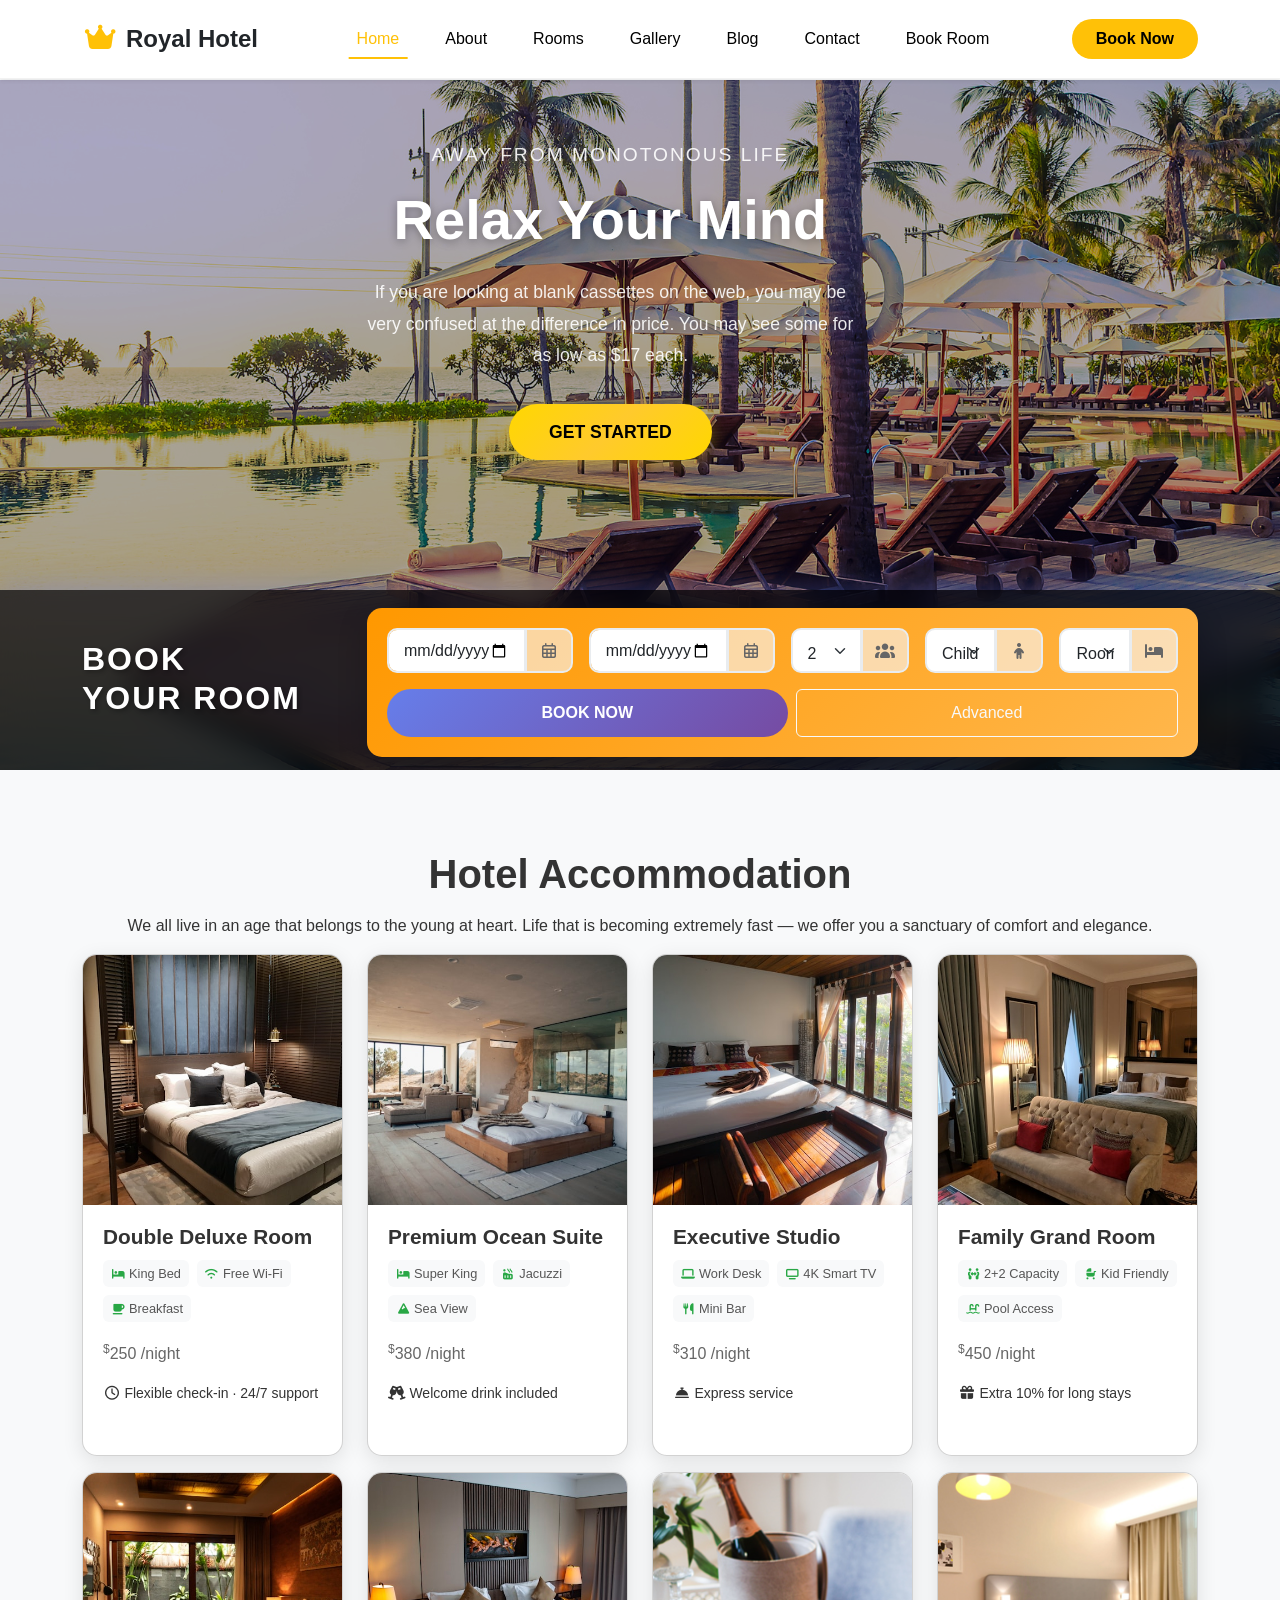
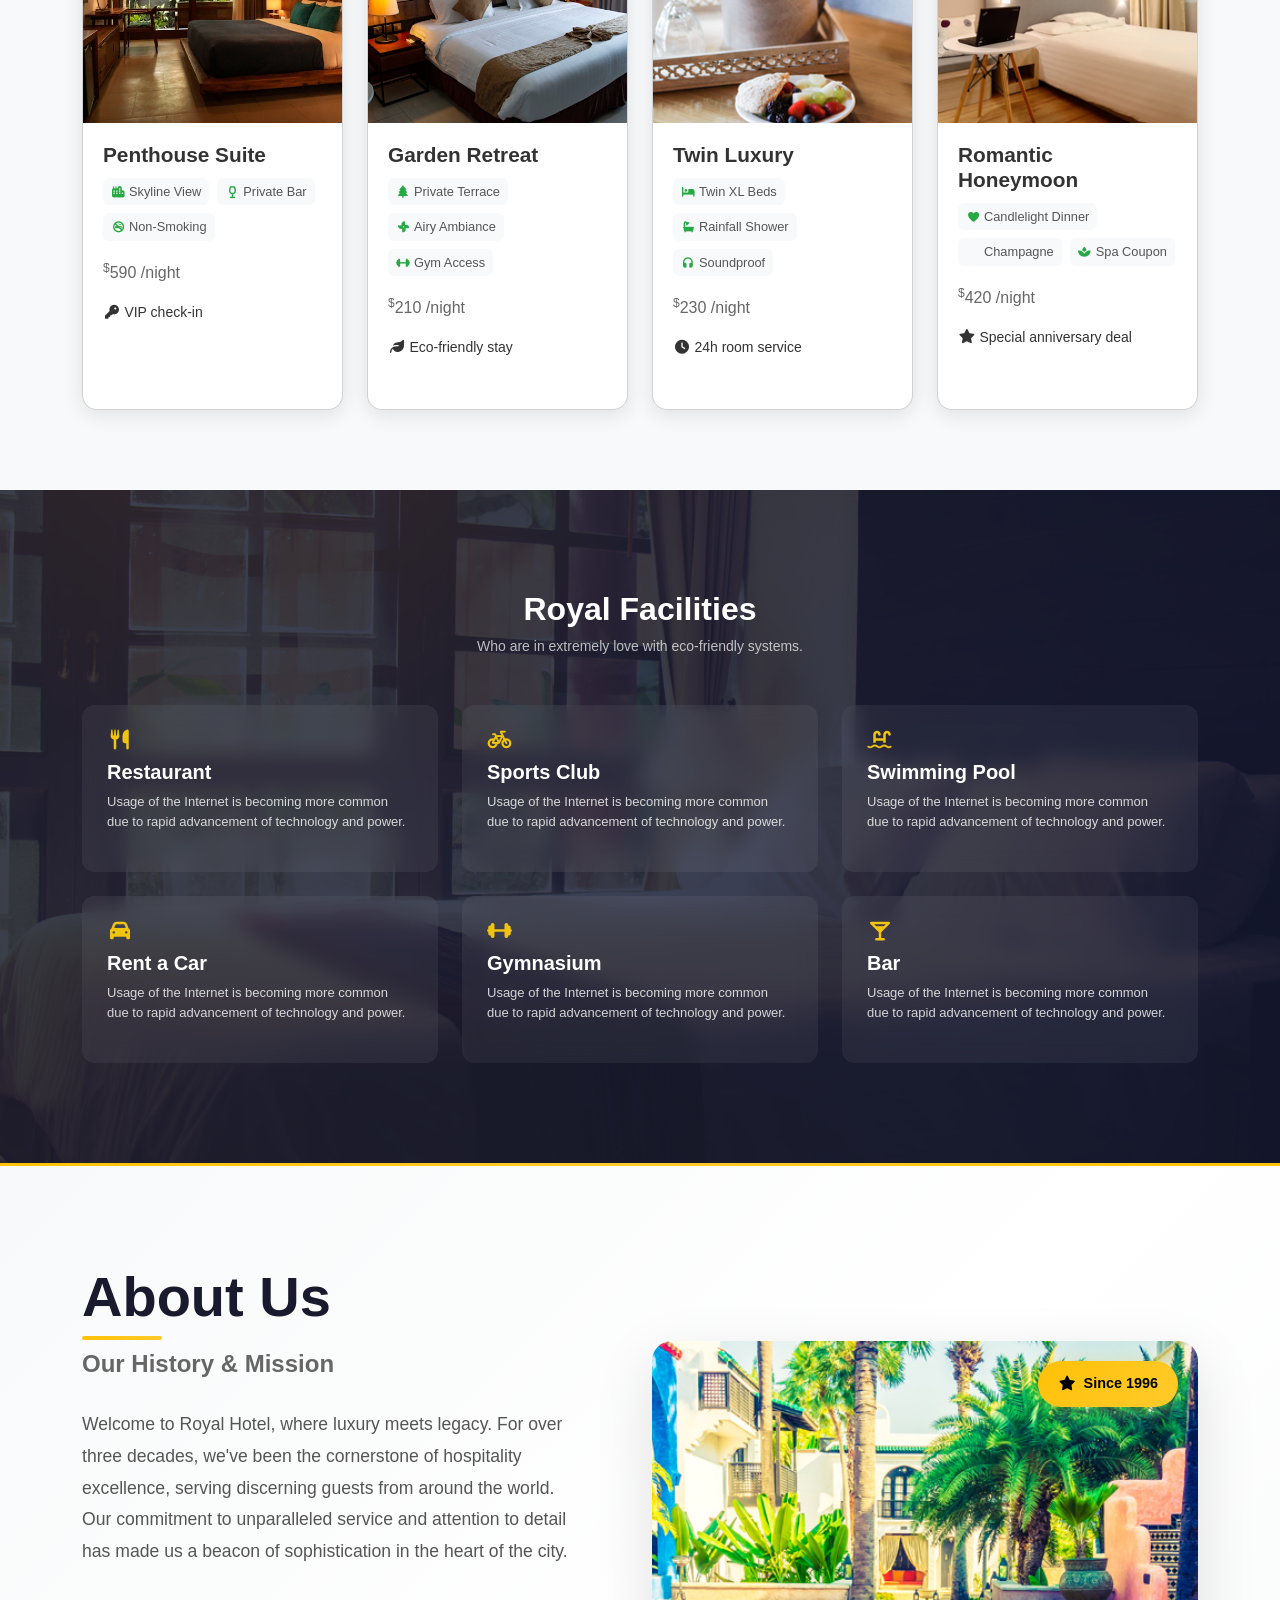
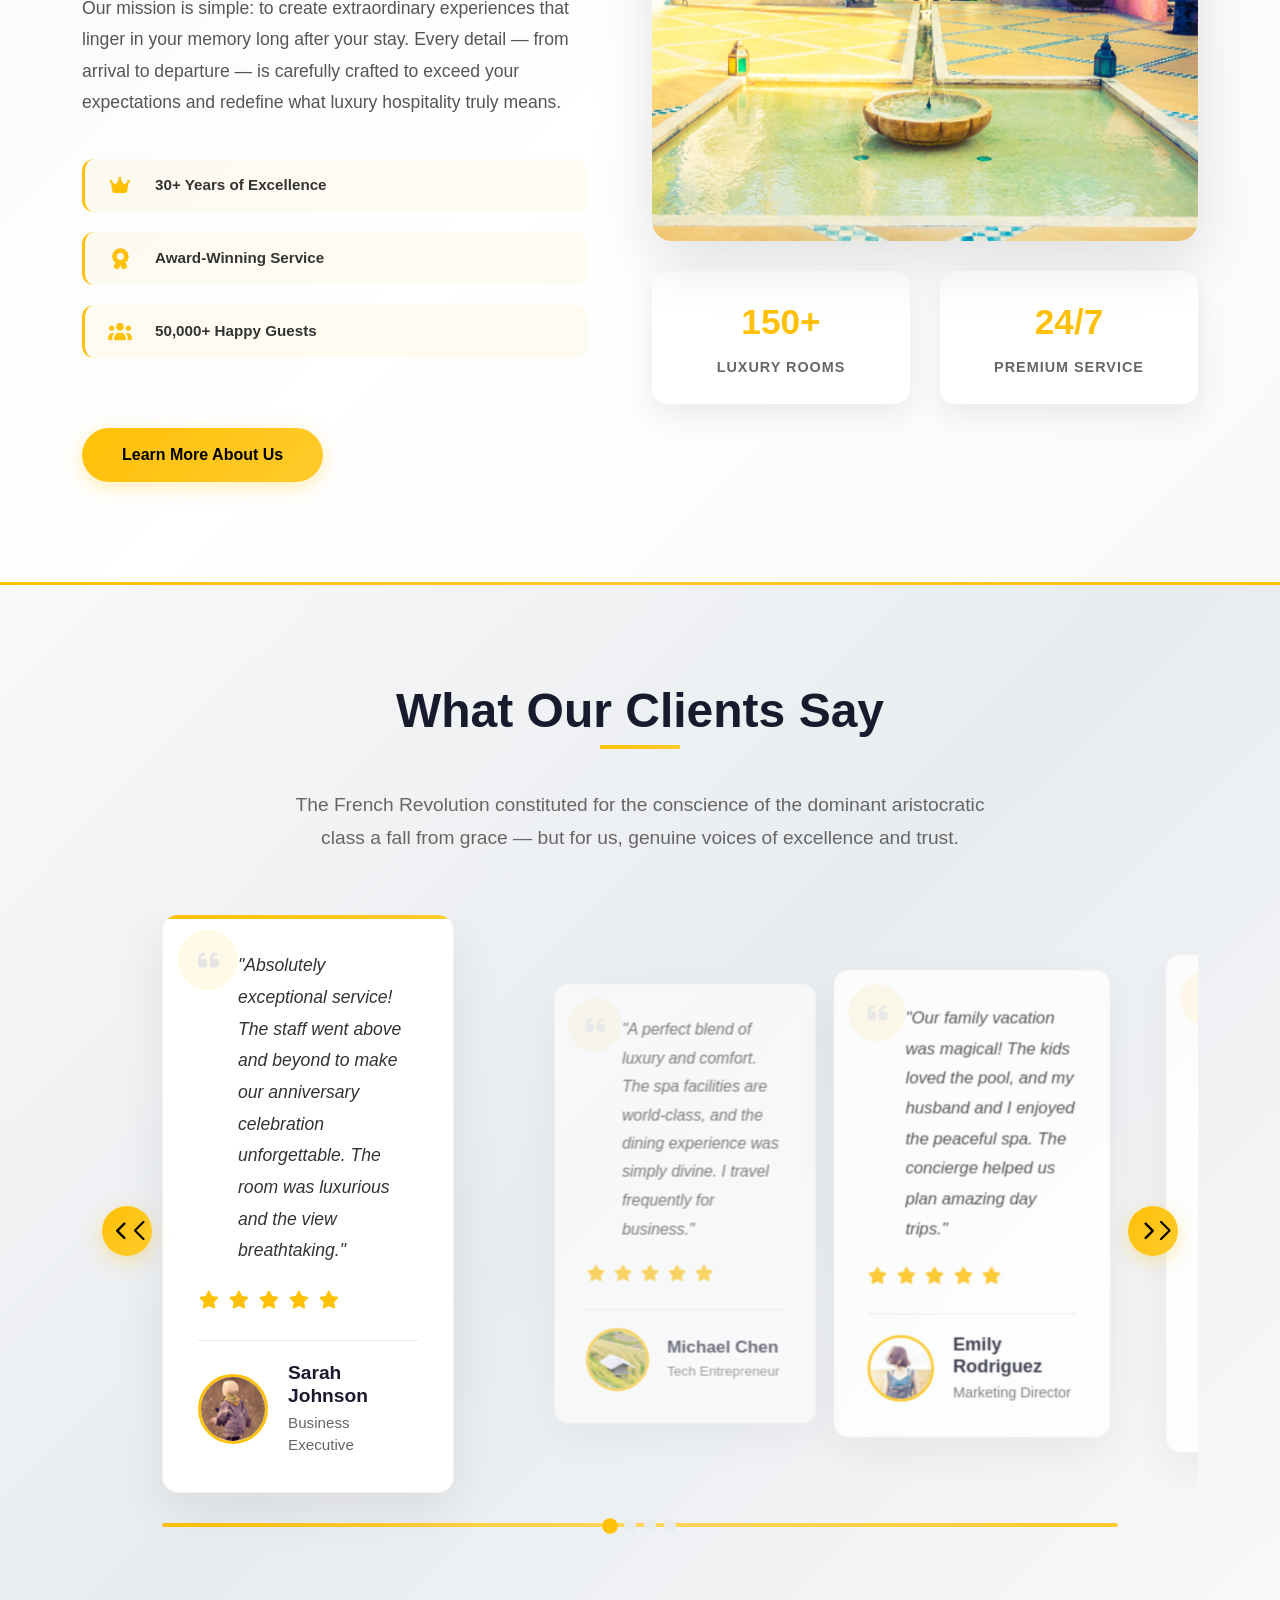
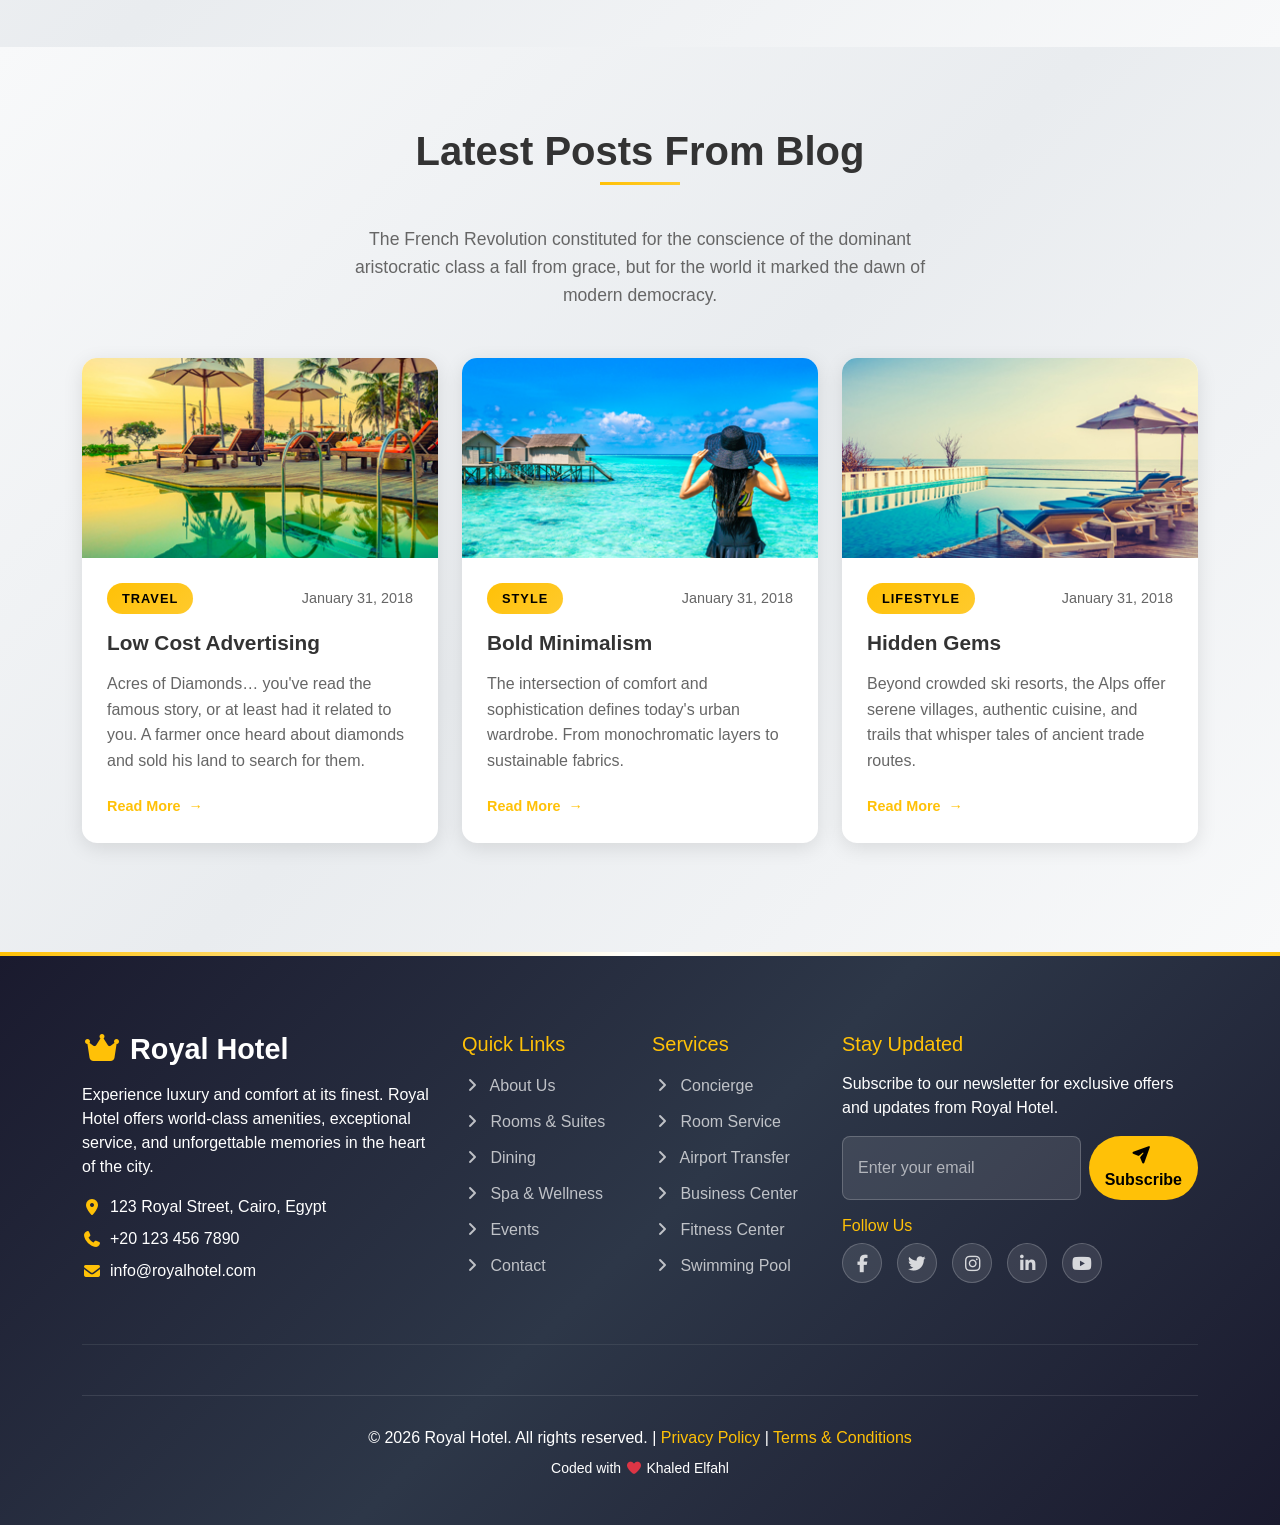
==== commit 66a20a93: "Update index.html" ====
--- a/index.html
+++ b/index.html
@@ -1,4 +1,4 @@
-<!DOCTYPE html>
+ <!DOCTYPE html>
 <html lang="en">
 
 <head>
@@ -821,14 +821,14 @@
                     <p class="text-light-50 mb-3">
                         Subscribe to our newsletter for exclusive offers and updates from Royal Hotel.
                     </p>
-                    <form class="newsletter-form">
-                        <div class="input-group mb-3">
-                            <input type="email" class="form-control" placeholder="Enter your email" required>
-                            <button class="btn btn-warning" type="submit">
-                                <i class="fas fa-paper-plane"></i>
-                            </button>
-                        </div>
-                    </form>
+                   <form class="newsletter-form">
+    <div class="d-flex flex-column flex-md-row align-items-stretch mb-3 gap-2">
+        <input type="email" class="form-control" placeholder="Enter your email" required>
+        <button class="btn btn-warning py-2 px-3" type="submit">
+            <i class="fas fa-paper-plane me-1"></i> Subscribe
+        </button>
+    </div>
+</form>
 
                     <div class="social-links mt-3">
                         <h6 class="text-warning mb-2">Follow Us</h6>
@@ -880,4 +880,4 @@
 
 </body>
 
-</html>+</html>
